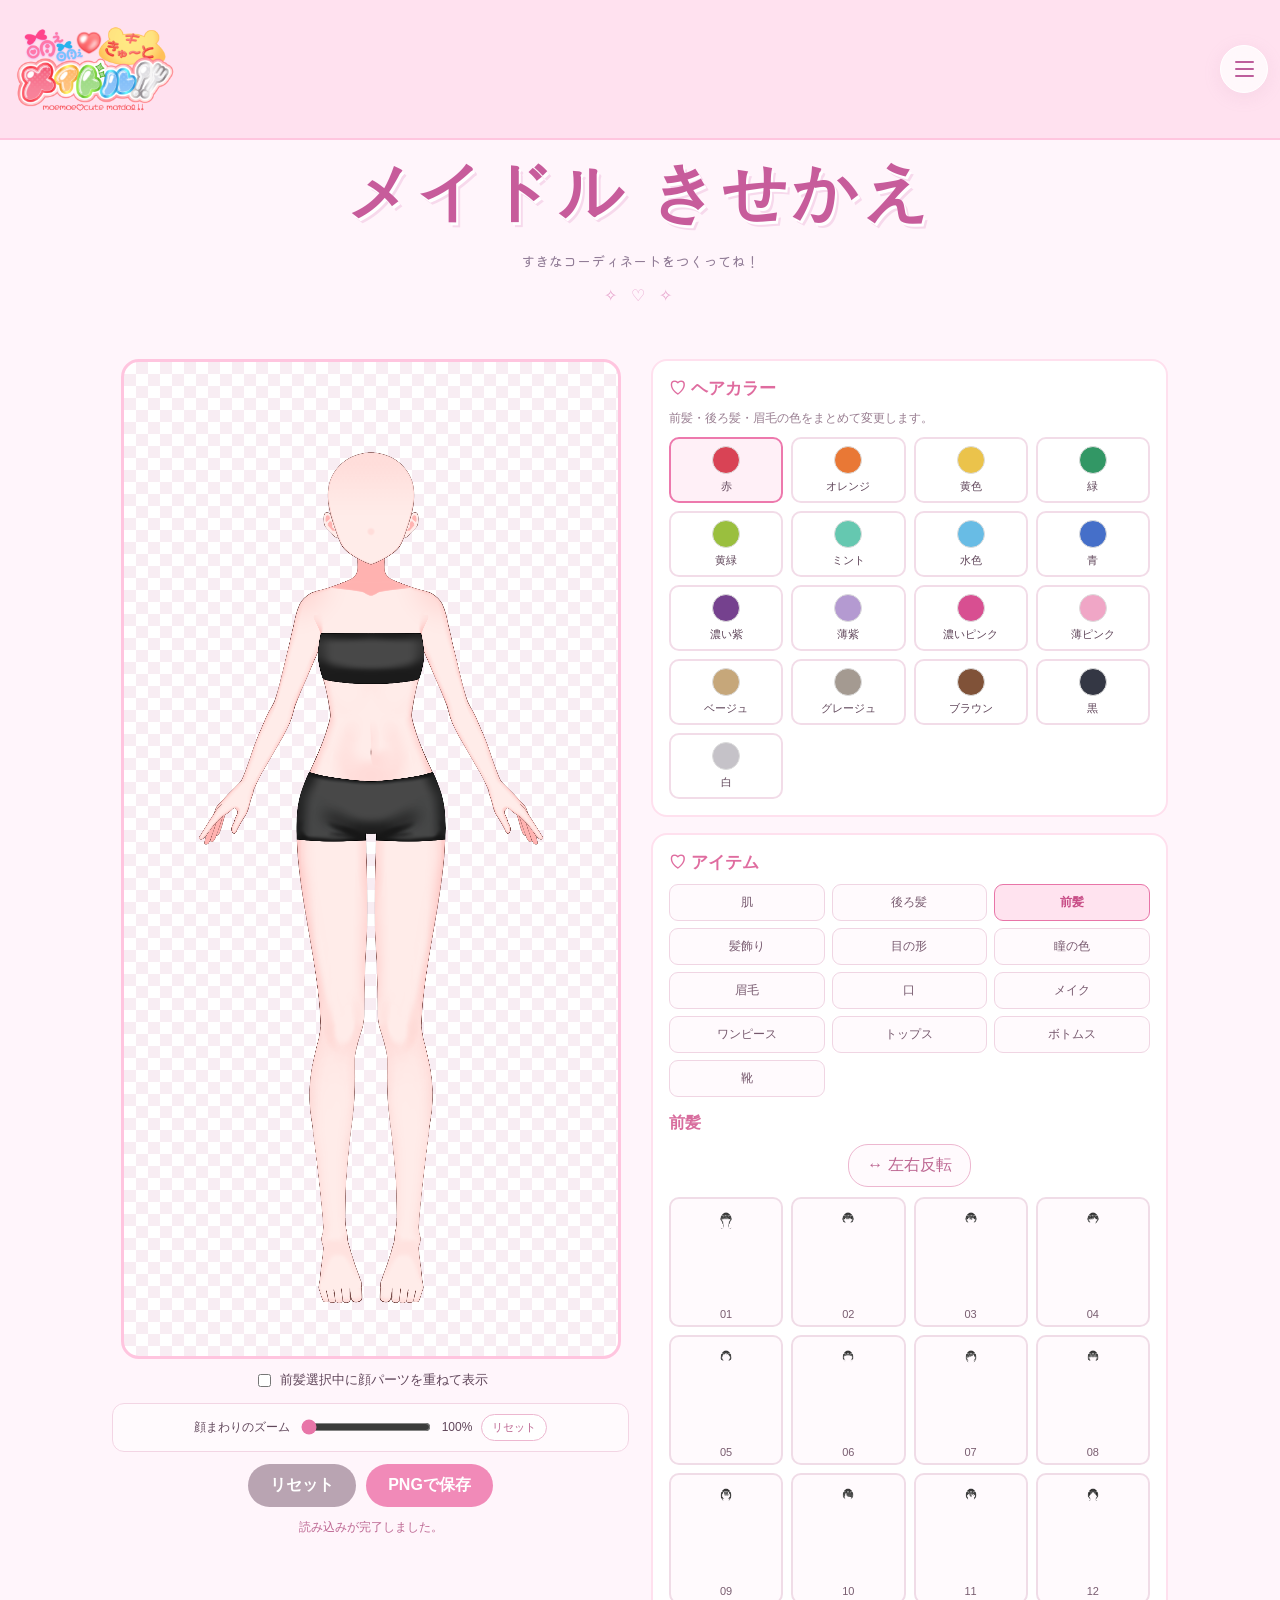
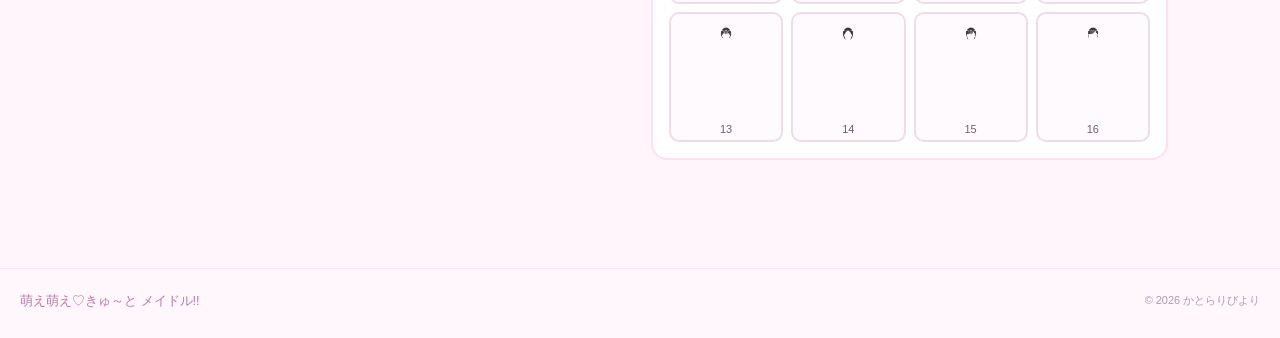
==== maidol_dressup/index.html @ 5e2cc4ce "Update index.html" ====
<!doctype html>
<html lang="ja">
<head>
  <meta charset="UTF-8">
  <meta name="viewport" content="width=device-width, initial-scale=1">
  <meta name="theme-color" content="#fff2fb">
  <meta name="description" content="メイドルのキャラクターを自由にコーディネートできる着せ替えページです。">
  <title>メイドル♡きせかえ</title>

  <link rel="stylesheet" href="../css/common.css">
  <link rel="stylesheet" href="dressup.css">
</head>

<body class="dressup-page">

  <!-- 共通ヘッダー -->
  <header class="site-header">
    <a class="mini-brand" href="../index.html" aria-label="メイドル トップ">
      <img src="../assets/mini-logo.png" alt="メイドル!!">
    </a>

    <button class="menu-toggle"
      type="button"
      aria-label="メニューを開く"
      aria-expanded="false"
      aria-controls="site-menu">
      <span></span><span></span><span></span>
    </button>

    <nav class="site-menu" id="site-menu" aria-hidden="true">
      <a href="../index.html">TOP <small>トップ</small></a>
      <a href="../characters.html">CHARACTER <small>キャラクター</small></a>
      <a href="../story.html">STORY <small>ストーリー</small></a>
      <a href="../rhythm.html">RHYTHM GAME <small>リズムゲーム</small></a>
      <a href="../diagnosis.html">WHICH MAIDOL? <small>メイドル診断</small></a>
      <a href="../omikuji.html">TODAY'S FORTUNE <small>メイドルおみくじ</small></a>
      <a href="../sns.html">OFFICIAL SNS <small>公式SNS</small></a>
    </nav>
  </header>

  <main class="page-wrap">

    <!-- ページタイトル -->
    <section class="page-heading">
      <p class="eyebrow">♡ MAIDOL DRESS UP ♡</p>
      <h1>メイドル きせかえ</h1>
      <p>すきなコーディネートをつくってね！</p>
      <span class="heading-sparkle">✧ ♡ ✧</span>
    </section>

    <!-- 着せ替えアプリ -->
    <div class="app">

      <section class="preview-area">
        <div class="preview-frame">
          <canvas id="character-canvas" width="1500" height="3000"></canvas>
        </div>

        <div class="preview-options">
          <label class="check-option">
            <input type="checkbox" id="face-overlay">
            前髪選択中に顔パーツを重ねて表示
          </label>

          <div class="zoom-control">
            <label for="preview-zoom">顔まわりのズーム</label>
            <input type="range" id="preview-zoom" min="1" max="3" step="0.1" value="1">
            <span id="zoom-value">100%</span>
            <button type="button" id="zoom-reset">リセット</button>
          </div>
        </div>

        <div class="action-buttons">
          <button id="reset-button" type="button">リセット</button>
          <button id="download-button" type="button">PNGで保存</button>
        </div>

        <p id="status-message" aria-live="polite"></p>
      </section>

      <section class="control-area">

        <section class="control-box">
          <h2>♡ ヘアカラー</h2>
          <p class="help-text">前髪・後ろ髪・眉毛の色をまとめて変更します。</p>
          <div id="hair-color-list" class="color-list"></div>
        </section>

        <section class="control-box">
          <h2>♡ アイテム</h2>

          <nav id="category-list" class="category-list">
            <button type="button" data-category="SK">肌</button>
            <button type="button" data-category="HB">後ろ髪</button>
            <button type="button" data-category="HF" class="active">前髪</button>
            <button type="button" data-category="HA">髪飾り</button>
            <button type="button" data-category="ES">目の形</button>
            <button type="button" data-category="IC">瞳の色</button>
            <button type="button" data-category="BR">眉毛</button>
            <button type="button" data-category="MO">口</button>
            <button type="button" data-category="MK">メイク</button>
            <button type="button" data-category="DR">ワンピース</button>
            <button type="button" data-category="TP">トップス</button>
            <button type="button" data-category="BT">ボトムス</button>
            <button type="button" data-category="SH">靴</button>
          </nav>

          <h3 id="category-title">前髪</h3>
          <div id="item-list" class="item-list"></div>
        </section>

      </section>
    </div>
  </main>

  <!-- 共通フッター -->
  <footer class="site-footer">
    <span>萌え萌え♡きゅ～と メイドル!!</span>
    <small>© 2026 かとらりびより</small>
  </footer>

  <script src="../js/common.js"></script>
  <script src="dressup.js"></script>

</body>
</html>
---- css/common.css ----
@import url('https://fonts.googleapis.com/css2?family=Kiwi+Maru:wght@400;500&family=Nunito:wght@400;600;700;800;900&display=swap');
:root{--pink:#f28bbd;--deep-pink:#d94d98;--lavender:#c7a8ef;--blue:#8ecff0;--green:#a8dcb9;--orange:#ffc18b;--ink:#55465b;--muted:#8d7b91;--paper:#fffaff;--line:#f1ddeb}
*{box-sizing:border-box}
html{scroll-behavior:smooth}
body{margin:0;color:var(--ink);font-family:'Nunito','Kiwi Maru',sans-serif;background:#fff9fe}
a{color:inherit;text-decoration:none}
button{font:inherit}
.site-header{position:absolute;z-index:30;top:0;left:0;right:0;display:flex;align-items:center;justify-content:space-between;padding:22px clamp(18px,4vw,58px)}
.mini-brand{font-weight:900;font-size:1rem;color:#bd5d9b;letter-spacing:.04em;text-shadow:0 1px white}
.menu-toggle{width:48px;height:48px;border:1px solid #fff;background:rgba(255,255,255,.76);box-shadow:0 4px 18px #c38bb322;border-radius:50%;display:flex;flex-direction:column;justify-content:center;align-items:center;gap:5px;cursor:pointer;backdrop-filter:blur(10px)}
.menu-toggle span{display:block;width:19px;height:2px;background:#bd5d9b;border-radius:4px;transition:transform .25s,opacity .25s}
.menu-toggle[aria-expanded="true"] span:first-child{transform:translateY(7px) rotate(45deg)}
.menu-toggle[aria-expanded="true"] span:nth-child(2){opacity:0}
.menu-toggle[aria-expanded="true"] span:last-child{transform:translateY(-7px) rotate(-45deg)}
.site-menu{position:absolute;right:clamp(18px,4vw,58px);top:80px;min-width:220px;padding:12px;background:rgba(255,255,255,.94);border:1px solid white;border-radius:22px;box-shadow:0 15px 45px #a66c9c24;display:grid;gap:4px;opacity:0;visibility:hidden;transform:translateY(-8px);transition:.22s;backdrop-filter:blur(14px)}
.site-menu.open{opacity:1;visibility:visible;transform:translateY(0)}
.site-menu a{display:flex;flex-direction:column;padding:13px 15px;border-radius:14px;font-size:.88rem;font-weight:900;letter-spacing:.07em}
.site-menu a:hover{background:#fff0fa;color:var(--deep-pink)}
.site-menu small{font-family:'Kiwi Maru',sans-serif;font-size:.72rem;color:#a891a9;font-weight:400;margin-top:2px}
.page-wrap{width:min(1100px,calc(100% - 36px));margin:0 auto;padding:125px 0 70px;min-height:calc(100vh - 90px)}
.page-heading{text-align:center;margin-bottom:32px}
.eyebrow{font-size:.72rem;font-weight:900;letter-spacing:.24em;color:#d47daf;margin:0 0 9px}
.page-heading h1{margin:0;color:#c75c9b;font-size:clamp(2rem,6vw,4rem);letter-spacing:.07em;font-weight:900;text-shadow:2px 3px 0 #fff,4px 5px 0 #f7d9ec}
.page-heading>p:not(.eyebrow){font-family:'Kiwi Maru',sans-serif;font-size:.9rem;color:#927d97}
.heading-sparkle{display:block;color:#e7a4cd;letter-spacing:.3em;margin-top:12px}
.site-footer{padding:24px 20px 28px;display:flex;justify-content:space-between;gap:12px;align-items:center;background:#fff7fc;border-top:1px solid #f7e5f1;color:#ba78a5;font-size:.8rem}
.site-footer small{font-size:.68rem;color:#ad9bad}
.back-home{display:table;margin:35px auto 0;padding:12px 22px;border-radius:99px;background:#fff;border:1px solid #f3d6e8;color:#c45e9b;font-size:.82rem;font-weight:800;box-shadow:0 5px 15px #d49abc18;transition:transform .2s}
.back-home:hover{transform:translateY(-2px)}
@media(max-width:600px){.site-header{padding:14px 16px}.menu-toggle{width:43px;height:43px}.site-menu{top:67px;right:16px}.page-wrap{padding-top:100px}.site-footer{flex-direction:column;text-align:center;gap:5px}}
@media(prefers-reduced-motion:reduce){*,*::before,*::after{animation-duration:.01ms!important;animation-iteration-count:1!important;scroll-behavior:auto!important;transition-duration:.01ms!important}}
/* ===== 左上のミニロゴ ===== */

.mini-brand {
  display: inline-flex;
  align-items: center;
  flex: 0 0 auto;
  max-width: 210px;
  line-height: 1;
}

.mini-brand img {
  display: block;
  width: auto;
  height: 98px;
  max-width: 210px;
  max-height: 98px;
  object-fit: contain;
}

/* スマートフォン版 */
@media (max-width: 650px) {
  .mini-brand {
    max-width: 128px;
  }

  .mini-brand img {
    width: auto;
    height: 51px;
    max-width: 128px;
    max-height: 51px;
  }
}
---- maidol_dressup/dressup.css ----
* {
  box-sizing: border-box;
}

body {
  margin: 0;
  background: #fff5fb;
  color: #60465a;
  font-family: sans-serif;
}

button {
  font: inherit;
  cursor: pointer;
}

.site-header {
  padding: 20px 12px;
  text-align: center;
  background: #ffe1ef;
  border-bottom: 2px solid #ffc6df;
}

.site-header h1 {
  margin: 0;
  color: #e66ca5;
  font-size: 25px;
}

.site-header p {
  margin: 6px 0 0;
  font-size: 13px;
}

.app {
  display: grid;
  grid-template-columns: minmax(280px, 1fr) minmax(320px, 1fr);
  gap: 22px;
  max-width: 1250px;
  margin: 0 auto;
  padding: 22px;
  align-items: start;
}

.preview-area {
  position: sticky;
  top: 12px;
  text-align: center;
}

.preview-frame {
  width: min(100%, 500px);
  aspect-ratio: 1 / 2;
  margin: 0 auto;
  overflow: hidden;
  background-color: #fff;
  background-image:
    linear-gradient(45deg, #f8edf3 25%, transparent 25%),
    linear-gradient(-45deg, #f8edf3 25%, transparent 25%),
    linear-gradient(45deg, transparent 75%, #f8edf3 75%),
    linear-gradient(-45deg, transparent 75%, #f8edf3 75%);
  background-size: 24px 24px;
  background-position: 0 0, 0 12px, 12px -12px, -12px 0;
  border: 3px solid #ffc5df;
  border-radius: 18px;
}

#character-canvas {
  display: block;
  width: 100%;
  height: 100%;
  object-fit: contain;
}

.preview-options {
  margin: 12px 0;
}

.check-option {
  display: inline-flex;
  align-items: center;
  gap: 6px;
  font-size: 13px;
}

.action-buttons {
  display: flex;
  justify-content: center;
  gap: 10px;
  flex-wrap: wrap;
}

.action-buttons button {
  border: 0;
  border-radius: 30px;
  padding: 11px 22px;
  background: #f18ab8;
  color: white;
  font-weight: bold;
}

.action-buttons button:first-child {
  background: #b9a4b2;
}

#status-message {
  min-height: 20px;
  font-size: 12px;
  color: #bd6792;
}

.control-area {
  min-width: 0;
}

.control-box {
  margin-bottom: 16px;
  padding: 16px;
  background: white;
  border: 2px solid #ffe0ee;
  border-radius: 16px;
}

.control-box h2 {
  margin: 0 0 10px;
  color: #df6c9f;
  font-size: 17px;
}

.help-text {
  margin: 0 0 10px;
  color: #987d90;
  font-size: 12px;
}

.color-list {
  display: grid;
  grid-template-columns: repeat(4, minmax(0, 1fr));
  gap: 8px;
}

.color-button {
  min-width: 0;
  padding: 7px 3px;
  border: 2px solid #f2dce8;
  border-radius: 10px;
  background: white;
  color: #60465a;
  font-size: 11px;
}

.color-button.active {
  border-color: #ed79ad;
  background: #fff0f7;
}

.color-swatch {
  display: block;
  width: 28px;
  height: 28px;
  margin: 0 auto 5px;
  border: 1px solid #ddd;
  border-radius: 50%;
}

.eye-targets {
  display: flex;
  flex-wrap: wrap;
  gap: 6px;
  margin-bottom: 10px;
}

.target-button {
  padding: 7px 10px;
  border: 1px solid #e8cbdc;
  border-radius: 20px;
  background: white;
  color: #795b70;
  font-size: 12px;
}

.target-button.active {
  border-color: #e77eae;
  background: #ffe8f2;
}

.category-list {
  display: grid;
  grid-template-columns: repeat(3, minmax(0, 1fr));
  gap: 7px;
  margin-bottom: 16px;
}

.category-list button {
  padding: 9px 4px;
  border: 1px solid #f0d5e3;
  border-radius: 9px;
  background: #fffafd;
  color: #76586d;
  font-size: 12px;
}

.category-list button.active {
  border-color: #e875a8;
  background: #ffe3ef;
  color: #c84d86;
  font-weight: bold;
}

#category-title {
  margin: 0 0 10px;
  color: #d86c9d;
  font-size: 16px;
}

.item-list {
  display: grid;
  grid-template-columns: repeat(4, minmax(0, 1fr));
  gap: 8px;
}

.item-button {
  min-width: 0;
  padding: 5px;
  border: 2px solid #f0dce7;
  border-radius: 10px;
  background: #fffafd;
  color: #795d70;
  font-size: 11px;
}

.item-button.active {
  border-color: #e66fa5;
  background: #ffe9f3;
}

.item-button img {
  display: block;
  width: 100%;
  aspect-ratio: 1 / 1;
  object-fit: contain;
}

.item-button span {
  display: block;
  margin-top: 4px;
}

@media (max-width: 760px) {
  .app {
    display: flex;
    flex-direction: column;
    padding: 12px;
    gap: 14px;
  }

  .preview-area {
    position: static;
    width: 100%;
  }

  .preview-frame {
    width: min(75vw, 360px);
  }

  .control-area {
    width: 100%;
  }

  .item-list {
    grid-template-columns: repeat(4, minmax(0, 1fr));
  }
}


/* 上部ズーム */
.preview-frame {
  overflow: hidden;
}

#character-canvas {
  transform-origin: center top;
  transition: transform 0.15s ease;
}

.zoom-control {
  display: flex;
  flex-wrap: wrap;
  align-items: center;
  justify-content: center;
  gap: 9px;
  margin-top: 12px;
  padding: 10px;
  border: 1px solid #f3d5e4;
  border-radius: 12px;
  background: #fffafd;
  font-size: 12px;
}

.zoom-control input[type="range"] {
  width: 130px;
  accent-color: #e875a8;
}

.zoom-control button {
  padding: 5px 10px;
  border: 1px solid #edb7d0;
  border-radius: 15px;
  background: white;
  color: #bd6792;
  font-size: 11px;
}
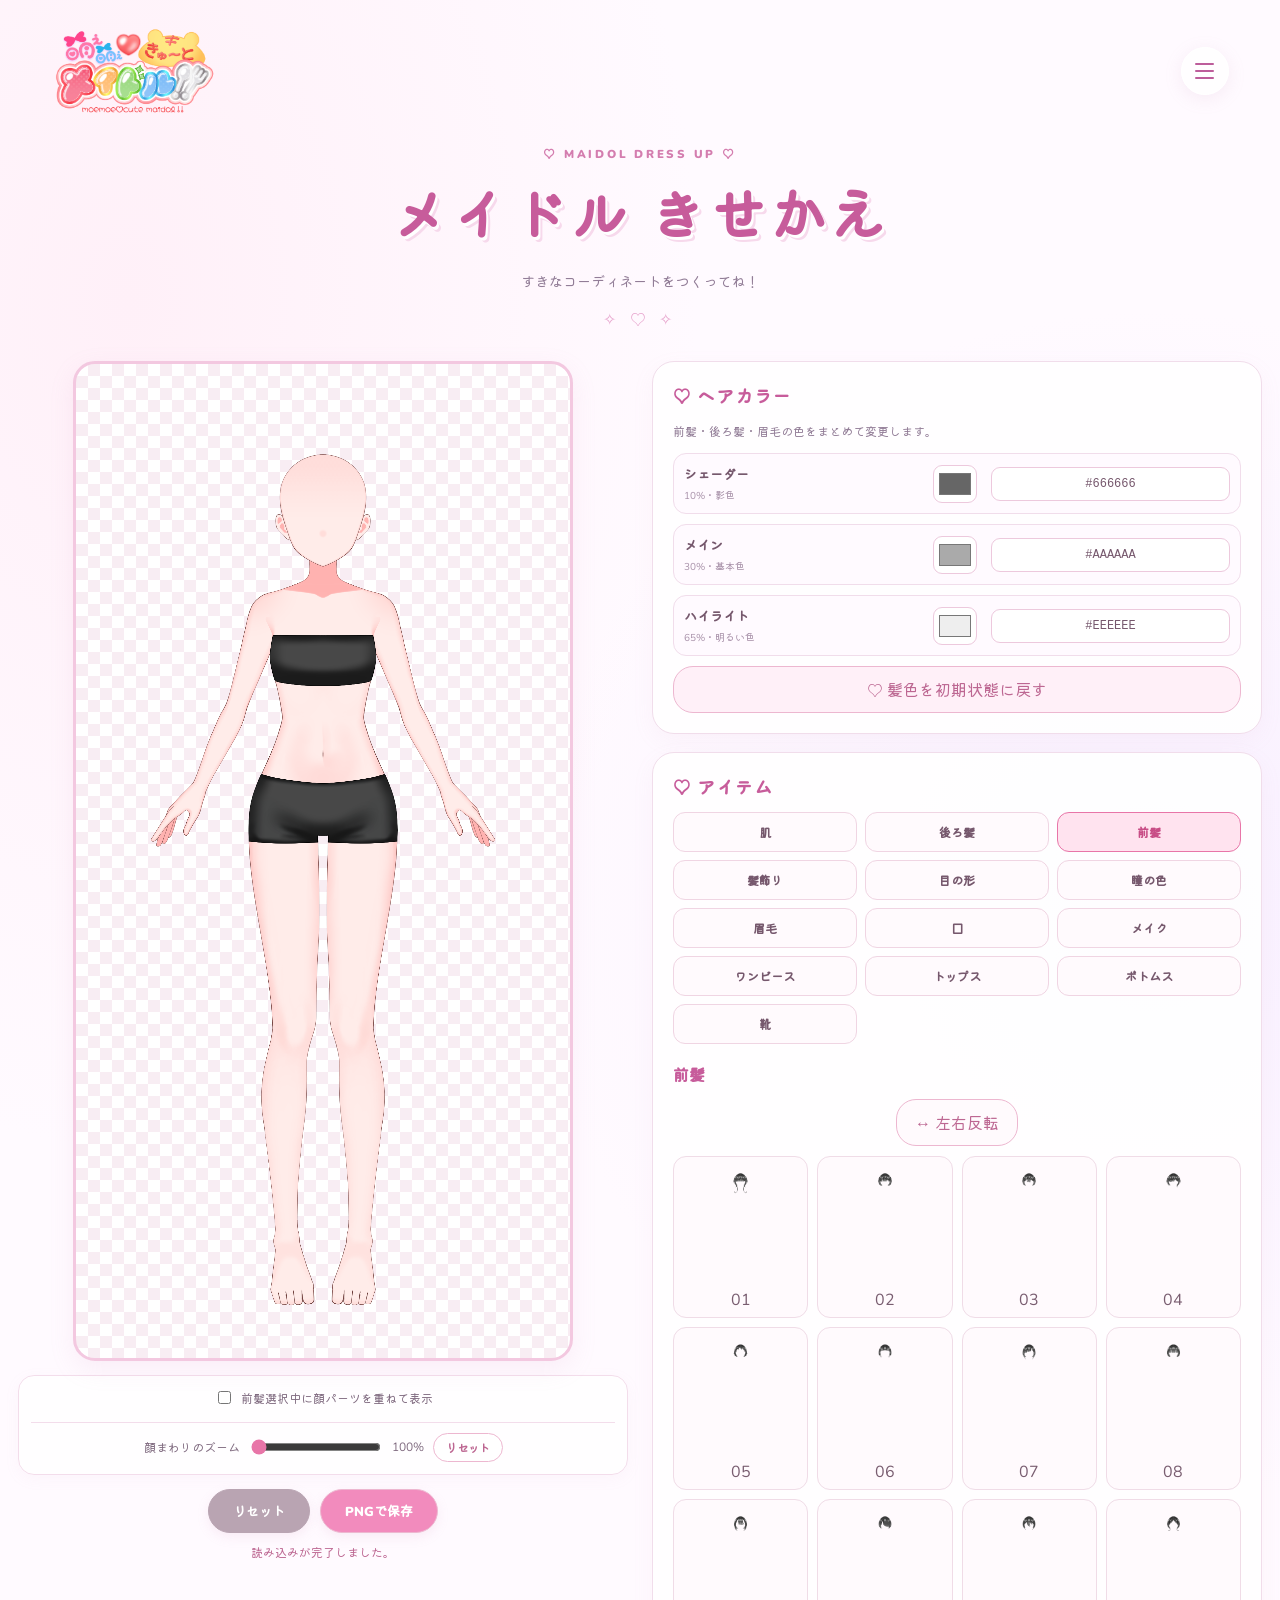
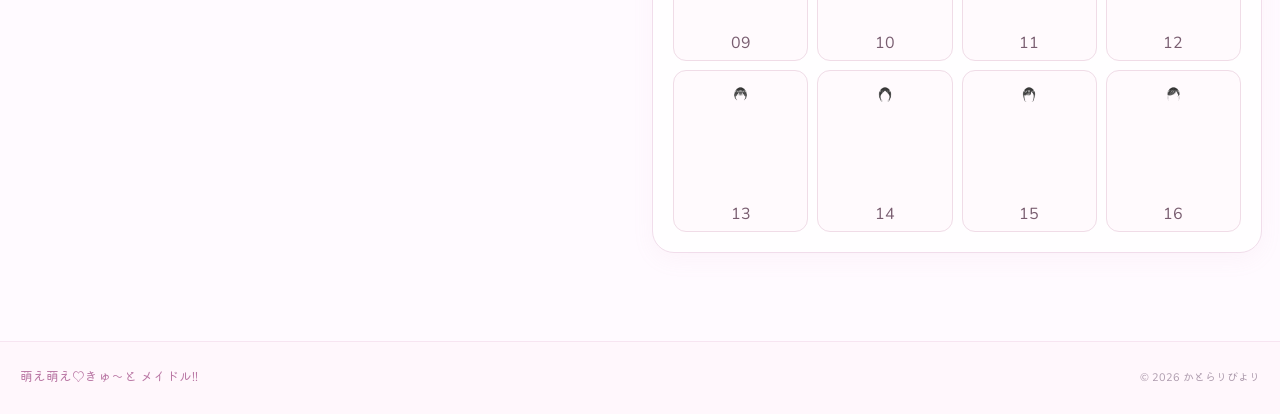
==== commit b09b5e64: "Update index.html" ====
--- a/maidol_dressup/index.html
+++ b/maidol_dressup/index.html
@@ -81,11 +81,40 @@
 
       <section class="control-area">
 
-        <section class="control-box">
-          <h2>♡ ヘアカラー</h2>
-          <p class="help-text">前髪・後ろ髪・眉毛の色をまとめて変更します。</p>
-          <div id="hair-color-list" class="color-list"></div>
-        </section>
+     
+<section class="control-box">
+  <h2>♡ ヘアカラー</h2>
+  <p class="help-text">前髪・後ろ髪・眉毛の色をまとめて変更します。</p>
+
+  <div id="hair-color-list" class="hair-palette">
+
+    <div class="hair-color-tabs">
+      <button type="button" class="hair-color-tab active" data-stop="shadow">影</button>
+      <button type="button" class="hair-color-tab" data-stop="main">メイン</button>
+      <button type="button" class="hair-color-tab" data-stop="highlight">ハイライト</button>
+    </div>
+
+    <div class="hair-palette-heading">
+      <span>色相を選択</span>
+      <span id="hair-hue-name">赤</span>
+    </div>
+
+    <div id="hair-hue-list" class="hair-hue-list"></div>
+
+    <div class="hair-palette-heading">
+      <span>彩度・明度</span>
+      <span id="hair-selected-color">#777777</span>
+    </div>
+
+    <div id="hair-shade-list" class="hair-shade-list"></div>
+
+    <p class="hair-palette-note">
+      100%地点の白は固定です。
+    </p>
+
+  </div>
+</section>
+
 
         <section class="control-box">
           <h2>♡ アイテム</h2>
--- a/maidol_dressup/dressup.css
+++ b/maidol_dressup/dressup.css
@@ -1,59 +1,99 @@
 
-* {
-  box-sizing: border-box;
-}
-
-body {
-  margin: 0;
-  background: #fff5fb;
-  color: #60465a;
-  font-family: sans-serif;
-}
-
-button {
+/* =================================
+   メイドル きせかえ
+   公式サイト共通デザイン対応
+================================= */
+
+.dressup-page {
+  min-height: 100vh;
+  background:
+    radial-gradient(ellipse at 10% 15%, #fff0f8 0, transparent 35%),
+    radial-gradient(ellipse at 90% 45%, #f8efff 0, transparent 38%),
+    #fffaff;
+  color: var(--ink);
+  font-family: 'Nunito', 'Kiwi Maru', sans-serif;
+}
+
+.dressup-page button {
   font: inherit;
   cursor: pointer;
 }
 
-.site-header {
-  padding: 20px 12px;
+/* ページ全体 */
+
+.dressup-page .page-wrap {
+  width: min(1250px, calc(100% - 36px));
+  margin: 0 auto;
+  padding: 145px 0 70px;
+  min-height: calc(100vh - 90px);
+}
+
+/* タイトル */
+
+.dressup-page .page-heading {
   text-align: center;
-  background: #ffe1ef;
-  border-bottom: 2px solid #ffc6df;
-}
-
-.site-header h1 {
+  margin-bottom: 30px;
+}
+
+.dressup-page .page-heading .eyebrow {
+  font-size: 0.72rem;
+  font-weight: 900;
+  letter-spacing: 0.24em;
+  color: #d47daf;
+  margin: 0 0 9px;
+}
+
+.dressup-page .page-heading h1 {
   margin: 0;
-  color: #e66ca5;
-  font-size: 25px;
-}
-
-.site-header p {
-  margin: 6px 0 0;
-  font-size: 13px;
-}
+  color: #c75c9b;
+  font-size: clamp(2rem, 6vw, 3.5rem);
+  letter-spacing: 0.07em;
+  font-weight: 900;
+  text-shadow:
+    2px 3px 0 #fff,
+    4px 5px 0 #f7d9ec;
+}
+
+.dressup-page .page-heading > p:not(.eyebrow) {
+  font-family: 'Kiwi Maru', sans-serif;
+  font-size: 0.9rem;
+  color: #927d97;
+}
+
+.dressup-page .heading-sparkle {
+  display: block;
+  color: #e7a4cd;
+  letter-spacing: 0.3em;
+  margin-top: 12px;
+}
+
+/* 着せ替えアプリ */
 
 .app {
   display: grid;
   grid-template-columns: minmax(280px, 1fr) minmax(320px, 1fr);
-  gap: 22px;
-  max-width: 1250px;
+  gap: 24px;
+  align-items: start;
+  width: 100%;
   margin: 0 auto;
-  padding: 22px;
-  align-items: start;
-}
+}
+
+/* プレビュー */
 
 .preview-area {
   position: sticky;
-  top: 12px;
+  top: 20px;
+  min-width: 0;
   text-align: center;
 }
 
 .preview-frame {
+  position: relative;
   width: min(100%, 500px);
   aspect-ratio: 1 / 2;
   margin: 0 auto;
   overflow: hidden;
+
   background-color: #fff;
   background-image:
     linear-gradient(45deg, #f8edf3 25%, transparent 25%),
@@ -61,9 +101,15 @@
     linear-gradient(45deg, transparent 75%, #f8edf3 75%),
     linear-gradient(-45deg, transparent 75%, #f8edf3 75%);
   background-size: 24px 24px;
-  background-position: 0 0, 0 12px, 12px -12px, -12px 0;
-  border: 3px solid #ffc5df;
-  border-radius: 18px;
+  background-position:
+    0 0,
+    0 12px,
+    12px -12px,
+    -12px 0;
+
+  border: 3px solid #f3c8e0;
+  border-radius: 22px;
+  box-shadow: 0 8px 25px #d49abc20;
 }
 
 #character-canvas {
@@ -71,218 +117,36 @@
   width: 100%;
   height: 100%;
   object-fit: contain;
-}
+  transform-origin: center top;
+  transition: transform 0.15s ease;
+}
+
+/* プレビュー下の設定 */
 
 .preview-options {
-  margin: 12px 0;
+  margin: 14px 0;
+  padding: 12px;
+  border: 1px solid #f3ddeb;
+  border-radius: 16px;
+  background: rgba(255, 255, 255, 0.8);
+  box-shadow: 0 4px 15px #d49abc10;
 }
 
 .check-option {
   display: inline-flex;
   align-items: center;
-  gap: 6px;
-  font-size: 13px;
-}
-
-.action-buttons {
-  display: flex;
   justify-content: center;
-  gap: 10px;
-  flex-wrap: wrap;
-}
-
-.action-buttons button {
-  border: 0;
-  border-radius: 30px;
-  padding: 11px 22px;
-  background: #f18ab8;
-  color: white;
-  font-weight: bold;
-}
-
-.action-buttons button:first-child {
-  background: #b9a4b2;
-}
-
-#status-message {
-  min-height: 20px;
-  font-size: 12px;
-  color: #bd6792;
-}
-
-.control-area {
-  min-width: 0;
-}
-
-.control-box {
-  margin-bottom: 16px;
-  padding: 16px;
-  background: white;
-  border: 2px solid #ffe0ee;
-  border-radius: 16px;
-}
-
-.control-box h2 {
-  margin: 0 0 10px;
-  color: #df6c9f;
-  font-size: 17px;
-}
-
-.help-text {
-  margin: 0 0 10px;
-  color: #987d90;
-  font-size: 12px;
-}
-
-.color-list {
-  display: grid;
-  grid-template-columns: repeat(4, minmax(0, 1fr));
-  gap: 8px;
-}
-
-.color-button {
-  min-width: 0;
-  padding: 7px 3px;
-  border: 2px solid #f2dce8;
-  border-radius: 10px;
-  background: white;
-  color: #60465a;
-  font-size: 11px;
-}
-
-.color-button.active {
-  border-color: #ed79ad;
-  background: #fff0f7;
-}
-
-.color-swatch {
-  display: block;
-  width: 28px;
-  height: 28px;
-  margin: 0 auto 5px;
-  border: 1px solid #ddd;
-  border-radius: 50%;
-}
-
-.eye-targets {
-  display: flex;
-  flex-wrap: wrap;
-  gap: 6px;
-  margin-bottom: 10px;
-}
-
-.target-button {
-  padding: 7px 10px;
-  border: 1px solid #e8cbdc;
-  border-radius: 20px;
-  background: white;
-  color: #795b70;
-  font-size: 12px;
-}
-
-.target-button.active {
-  border-color: #e77eae;
-  background: #ffe8f2;
-}
-
-.category-list {
-  display: grid;
-  grid-template-columns: repeat(3, minmax(0, 1fr));
   gap: 7px;
-  margin-bottom: 16px;
-}
-
-.category-list button {
-  padding: 9px 4px;
-  border: 1px solid #f0d5e3;
-  border-radius: 9px;
-  background: #fffafd;
-  color: #76586d;
-  font-size: 12px;
-}
-
-.category-list button.active {
-  border-color: #e875a8;
-  background: #ffe3ef;
-  color: #c84d86;
-  font-weight: bold;
-}
-
-#category-title {
-  margin: 0 0 10px;
-  color: #d86c9d;
-  font-size: 16px;
-}
-
-.item-list {
-  display: grid;
-  grid-template-columns: repeat(4, minmax(0, 1fr));
-  gap: 8px;
-}
-
-.item-button {
-  min-width: 0;
-  padding: 5px;
-  border: 2px solid #f0dce7;
-  border-radius: 10px;
-  background: #fffafd;
-  color: #795d70;
-  font-size: 11px;
-}
-
-.item-button.active {
-  border-color: #e66fa5;
-  background: #ffe9f3;
-}
-
-.item-button img {
-  display: block;
-  width: 100%;
-  aspect-ratio: 1 / 1;
-  object-fit: contain;
-}
-
-.item-button span {
-  display: block;
-  margin-top: 4px;
-}
-
-@media (max-width: 760px) {
-  .app {
-    display: flex;
-    flex-direction: column;
-    padding: 12px;
-    gap: 14px;
-  }
-
-  .preview-area {
-    position: static;
-    width: 100%;
-  }
-
-  .preview-frame {
-    width: min(75vw, 360px);
-  }
-
-  .control-area {
-    width: 100%;
-  }
-
-  .item-list {
-    grid-template-columns: repeat(4, minmax(0, 1fr));
-  }
-}
-
-
-/* 上部ズーム */
-.preview-frame {
-  overflow: hidden;
-}
-
-#character-canvas {
-  transform-origin: center top;
-  transition: transform 0.15s ease;
-}
+  font-family: 'Kiwi Maru', sans-serif;
+  font-size: 12px;
+  color: #806b80;
+}
+
+.check-option input {
+  accent-color: #e875a8;
+}
+
+/* ズーム */
 
 .zoom-control {
   display: flex;
@@ -291,11 +155,10 @@
   justify-content: center;
   gap: 9px;
   margin-top: 12px;
-  padding: 10px;
-  border: 1px solid #f3d5e4;
-  border-radius: 12px;
-  background: #fffafd;
-  font-size: 12px;
+  padding-top: 10px;
+  border-top: 1px solid #f3ddeb;
+  font-size: 12px;
+  color: #806b80;
 }
 
 .zoom-control input[type="range"] {
@@ -304,10 +167,387 @@
 }
 
 .zoom-control button {
-  padding: 5px 10px;
+  padding: 5px 12px;
   border: 1px solid #edb7d0;
-  border-radius: 15px;
+  border-radius: 20px;
   background: white;
   color: #bd6792;
   font-size: 11px;
-}
+  font-weight: 800;
+}
+
+.zoom-control button:hover {
+  background: #fff0f8;
+}
+
+/* アクションボタン */
+
+.action-buttons {
+  display: flex;
+  justify-content: center;
+  gap: 10px;
+  flex-wrap: wrap;
+  margin-top: 14px;
+}
+
+.action-buttons button {
+  padding: 11px 24px;
+  border: 1px solid #edb7d0;
+  border-radius: 30px;
+  background: #f28bbd;
+  color: white;
+  font-size: 13px;
+  font-weight: 900;
+  box-shadow: 0 4px 12px #d49abc25;
+  transition: transform 0.2s, background 0.2s;
+}
+
+.action-buttons button:hover {
+  transform: translateY(-2px);
+  background: #d94d98;
+}
+
+.action-buttons button:first-child {
+  background: #b9a4b2;
+  border-color: #b9a4b2;
+}
+
+.action-buttons button:first-child:hover {
+  background: #988294;
+}
+
+#status-message {
+  min-height: 20px;
+  margin: 10px 0 0;
+  font-size: 12px;
+  color: #bd6792;
+}
+
+/* 操作パネル */
+
+.control-area {
+  min-width: 0;
+}
+
+.control-box {
+  margin-bottom: 18px;
+  padding: 20px;
+  background: rgba(255, 255, 255, 0.9);
+  border: 1px solid #f1ddeb;
+  border-radius: 22px;
+  box-shadow: 0 7px 22px #d49abc12;
+}
+
+.control-box h2 {
+  margin: 0 0 12px;
+  color: #c75c9b;
+  font-size: 18px;
+  font-weight: 900;
+  letter-spacing: 0.04em;
+}
+
+.help-text {
+  margin: 0 0 12px;
+  color: #927d97;
+  font-family: 'Kiwi Maru', sans-serif;
+  font-size: 12px;
+  line-height: 1.7;
+}
+
+/* ヘアカラー */
+
+.color-list {
+  display: grid;
+  grid-template-columns: repeat(4, minmax(0, 1fr));
+  gap: 9px;
+}
+
+.color-button {
+  min-width: 0;
+  padding: 8px 3px;
+  border: 1px solid #f1ddeb;
+  border-radius: 13px;
+  background: #fffaff;
+  color: #60465a;
+  font-size: 11px;
+  transition: border-color 0.2s, background 0.2s;
+}
+
+.color-button:hover {
+  background: #fff0f8;
+}
+
+.color-button.active {
+  border: 2px solid #e875a8;
+  background: #fff0f7;
+}
+
+.color-swatch {
+  display: block;
+  width: 28px;
+  height: 28px;
+  margin: 0 auto 5px;
+  border: 1px solid #e5d6df;
+  border-radius: 50%;
+}
+
+/* 対象選択ボタン */
+
+.eye-targets {
+  display: flex;
+  flex-wrap: wrap;
+  gap: 7px;
+  margin-bottom: 12px;
+}
+
+.target-button {
+  padding: 7px 12px;
+  border: 1px solid #e8cbdc;
+  border-radius: 20px;
+  background: white;
+  color: #795b70;
+  font-size: 12px;
+}
+
+.target-button.active {
+  border-color: #e77eae;
+  background: #ffe8f2;
+}
+
+/* カテゴリー */
+
+.category-list {
+  display: grid;
+  grid-template-columns: repeat(3, minmax(0, 1fr));
+  gap: 8px;
+  margin-bottom: 18px;
+}
+
+.category-list button {
+  padding: 10px 4px;
+  border: 1px solid #f0d5e3;
+  border-radius: 12px;
+  background: #fffafd;
+  color: #76586d;
+  font-size: 12px;
+  font-weight: 800;
+  transition: background 0.2s, border-color 0.2s;
+}
+
+.category-list button:hover {
+  background: #fff0f8;
+  border-color: #edb7d0;
+}
+
+.category-list button.active {
+  border-color: #e875a8;
+  background: #ffe3ef;
+  color: #c84d86;
+  font-weight: 900;
+}
+
+/* アイテム一覧 */
+
+#category-title {
+  margin: 0 0 12px;
+  color: #c75c9b;
+  font-size: 16px;
+  font-weight: 900;
+}
+
+.item-list {
+  display: grid;
+  grid-template-columns: repeat(4, minmax(0, 1fr));
+  gap: 9px;
+}
+
+.item-button {
+  min-width: 0;
+  padding: 6px;
+  border: 1px solid #f0dce7;
+  border-radius: 13px;
+  background: #fffafd;
+  color: #795d70;
+  font-size: 11px;
+  transition: border-color 0.2s, background 0.2s;
+}
+
+.item-button:hover {
+  border-color: #edb7d0;
+  background: #fff0f8;
+}
+
+.item-button.active {
+  border: 2px solid #e66fa5;
+  background: #ffe9f3;
+}
+
+.item-button img {
+  display: block;
+  width: 100%;
+  aspect-ratio: 1 / 1;
+  object-fit: contain;
+}
+
+.item-button span {
+  display: block;
+  margin-top: 5px;
+  overflow-wrap: anywhere;
+}
+
+/* タブレット・スマートフォン */
+
+@media (max-width: 760px) {
+  .dressup-page .page-wrap {
+    width: calc(100% - 28px);
+    padding: 110px 0 45px;
+  }
+
+  .dressup-page .page-heading {
+    margin-bottom: 22px;
+  }
+
+  .app {
+    display: flex;
+    flex-direction: column;
+    gap: 18px;
+  }
+
+  .preview-area {
+    position: static;
+    width: 100%;
+  }
+
+  .preview-frame {
+    width: min(75vw, 360px);
+  }
+
+  .control-area {
+    width: 100%;
+  }
+
+  .control-box {
+    padding: 16px;
+    border-radius: 18px;
+  }
+
+  .item-list {
+    grid-template-columns: repeat(4, minmax(0, 1fr));
+  }
+}
+
+@media (max-width: 400px) {
+  .color-list {
+    grid-template-columns: repeat(3, minmax(0, 1fr));
+  }
+
+  .category-list {
+    gap: 6px;
+  }
+
+  .category-list button {
+    padding: 9px 2px;
+    font-size: 11px;
+  }
+
+  .item-list {
+    gap: 6px;
+  }
+}
+
+/* =================================
+   ユーザー設定式ヘアカラー
+================================= */
+
+#hair-color-list {
+  display: flex;
+  flex-direction: column;
+  gap: 10px;
+}
+
+.hair-color-editor {
+  display: grid;
+  grid-template-columns: minmax(90px, 1fr) 48px minmax(100px, 1fr);
+  align-items: center;
+  gap: 10px;
+  padding: 10px;
+  border: 1px solid #f1ddeb;
+  border-radius: 13px;
+  background: #fffaff;
+}
+
+.hair-color-label {
+  display: flex;
+  flex-direction: column;
+  gap: 3px;
+  color: #76586d;
+}
+
+.hair-color-label strong {
+  font-size: 13px;
+}
+
+.hair-color-label small {
+  font-size: 10px;
+  color: #a891a9;
+}
+
+.hair-color-picker {
+  width: 44px;
+  height: 38px;
+  padding: 3px;
+  border: 1px solid #edc9dd;
+  border-radius: 9px;
+  background: white;
+  cursor: pointer;
+}
+
+.hair-color-code {
+  width: 100%;
+  min-width: 0;
+  padding: 9px 7px;
+  border: 1px solid #edc9dd;
+  border-radius: 9px;
+  background: white;
+  color: #76586d;
+  font-family: monospace;
+  font-size: 12px;
+  text-align: center;
+}
+
+.hair-color-code.invalid {
+  border-color: #e66c7c;
+  background: #fff0f0;
+}
+
+.hair-color-reset {
+  padding: 10px;
+  border: 1px solid #edb7d0;
+  border-radius: 20px;
+  background: #fff0f8;
+  color: #bd6792;
+  font-size: 12px;
+  font-weight: bold;
+  cursor: pointer;
+}
+
+.hair-color-reset:hover {
+  background: #ffe3ef;
+}
+
+@media (max-width: 400px) {
+  .hair-color-editor {
+    grid-template-columns: minmax(75px, 1fr) 42px minmax(85px, 1fr);
+    gap: 6px;
+    padding: 8px;
+  }
+
+  .hair-color-picker {
+    width: 40px;
+  }
+
+  .hair-color-code {
+    font-size: 11px;
+  }
+}
+
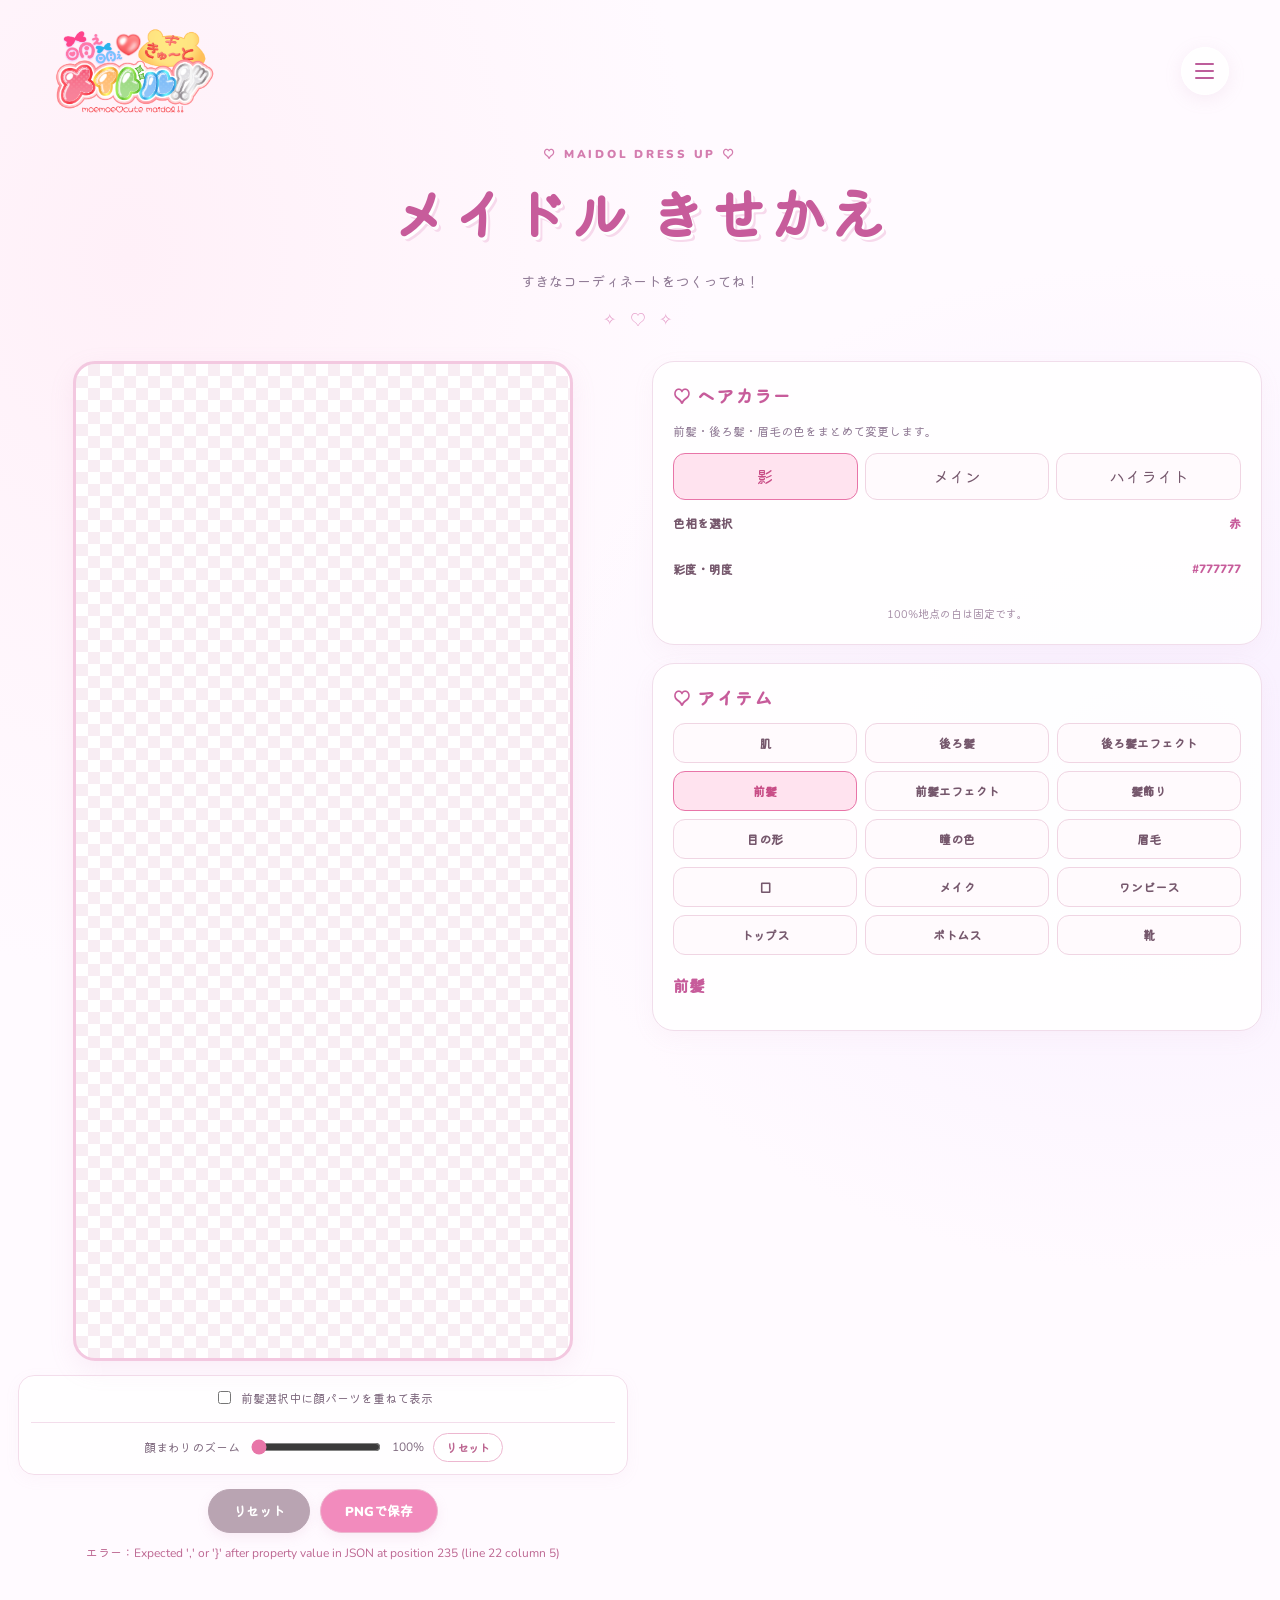
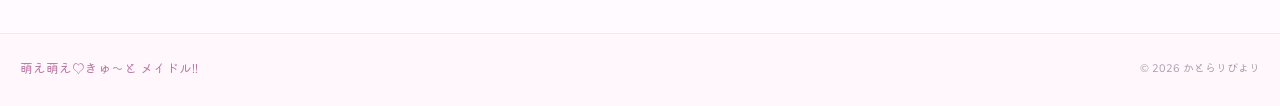
==== commit 7c6a3e17: "Add new hair effect buttons to category list" ====
--- a/maidol_dressup/index.html
+++ b/maidol_dressup/index.html
@@ -121,9 +121,11 @@
 
           <nav id="category-list" class="category-list">
             <button type="button" data-category="SK">肌</button>
-            <button type="button" data-category="HB">後ろ髪</button>
-            <button type="button" data-category="HF" class="active">前髪</button>
-            <button type="button" data-category="HA">髪飾り</button>
+  <button type="button" data-category="HB">後ろ髪</button>
+<button type="button" data-category="HBE">後ろ髪エフェクト</button>
+<button type="button" data-category="HF" class="active">前髪</button>
+<button type="button" data-category="HFE">前髪エフェクト</button>
+<button type="button" data-category="HA">髪飾り</button>
             <button type="button" data-category="ES">目の形</button>
             <button type="button" data-category="IC">瞳の色</button>
             <button type="button" data-category="BR">眉毛</button>
--- a/maidol_dressup/dressup.css
+++ b/maidol_dressup/dressup.css
@@ -455,99 +455,169 @@
   }
 }
 
+
 /* =================================
-   ユーザー設定式ヘアカラー
+   パレット式ヘアカラー
 ================================= */
 
 #hair-color-list {
   display: flex;
   flex-direction: column;
-  gap: 10px;
-}
-
-.hair-color-editor {
+  gap: 14px;
+}
+
+/* 影・メイン・ハイライトの切り替え */
+
+.hair-color-tabs {
   display: grid;
-  grid-template-columns: minmax(90px, 1fr) 48px minmax(100px, 1fr);
+  grid-template-columns: repeat(3, 1fr);
+  gap: 7px;
+}
+
+.hair-color-tab {
+  padding: 10px 4px;
+  border: 1px solid #f0d5e3;
+  border-radius: 12px;
+  background: #fffafd;
+  color: #76586d;
+  font-size: 13px;
+  font-weight: 800;
+}
+
+.hair-color-tab.active {
+  border-color: #e875a8;
+  background: #ffe3ef;
+  color: #c84d86;
+}
+
+/* 見出し */
+
+.hair-palette-heading {
+  display: flex;
+  justify-content: space-between;
   align-items: center;
-  gap: 10px;
+  gap: 8px;
+  color: #76586d;
+  font-size: 12px;
+  font-weight: 800;
+}
+
+#hair-hue-name,
+#hair-selected-color {
+  color: #c75c9b;
+}
+
+/* 17色相 */
+
+.hair-hue-list {
+  display: grid;
+  grid-template-columns: repeat(6, minmax(0, 1fr));
+  gap: 7px;
+}
+
+.hair-hue-button {
+  min-width: 0;
+  padding: 6px 2px;
+  border: 1px solid #f1ddeb;
+  border-radius: 10px;
+  background: #fffaff;
+  color: #76586d;
+  font-size: 10px;
+  font-weight: 700;
+}
+
+.hair-hue-button:hover {
+  background: #fff0f8;
+}
+
+.hair-hue-button.active {
+  border: 2px solid #e875a8;
+  background: #ffeaf3;
+}
+
+.hair-hue-swatch {
+  display: block;
+  width: 25px;
+  height: 25px;
+  margin: 0 auto 4px;
+  border: 1px solid #e5d6df;
+  border-radius: 50%;
+}
+
+/* 彩度・明度 3×3 */
+
+.hair-shade-list {
+  display: grid;
+  grid-template-columns: repeat(3, minmax(0, 1fr));
+  gap: 9px;
+}
+
+.hair-shade-button {
+  position: relative;
+  min-width: 0;
+  aspect-ratio: 1 / 0.78;
+  border: 2px solid transparent;
+  border-radius: 12px;
+  box-shadow: inset 0 0 0 1px #00000012;
+}
+
+.hair-shade-button:hover {
+  transform: scale(1.03);
+}
+
+.hair-shade-button.active {
+  border: 3px solid #d94d98;
+  box-shadow:
+    0 0 0 2px white,
+    0 0 0 4px #e875a8;
+}
+
+.hair-shade-button.active::after {
+  content: "✓";
+  position: absolute;
+  top: 50%;
+  left: 50%;
+  transform: translate(-50%, -50%);
+  color: white;
+  font-size: 22px;
+  font-weight: 900;
+  text-shadow: 0 1px 4px #0008;
+}
+
+.hair-palette-note {
+  margin: 0;
+  color: #a891a9;
+  font-size: 11px;
+  text-align: center;
+  line-height: 1.6;
+}
+
+@media (max-width: 400px) {
+  .hair-hue-list {
+    grid-template-columns: repeat(5, minmax(0, 1fr));
+  }
+
+  .hair-hue-button {
+    font-size: 9px;
+  }
+
+  .hair-shade-list {
+    gap: 7px;
+  }
+}
+.item-remove-button {
+  width: 100%;
   padding: 10px;
-  border: 1px solid #f1ddeb;
-  border-radius: 13px;
-  background: #fffaff;
-}
-
-.hair-color-label {
-  display: flex;
-  flex-direction: column;
-  gap: 3px;
-  color: #76586d;
-}
-
-.hair-color-label strong {
+  margin-bottom: 12px;
+  border: 1px solid #edb7d0;
+  border-radius: 12px;
+  background: #fff0f6;
+  color: #c45d8b;
   font-size: 13px;
-}
-
-.hair-color-label small {
-  font-size: 10px;
-  color: #a891a9;
-}
-
-.hair-color-picker {
-  width: 44px;
-  height: 38px;
-  padding: 3px;
-  border: 1px solid #edc9dd;
-  border-radius: 9px;
-  background: white;
-  cursor: pointer;
-}
-
-.hair-color-code {
-  width: 100%;
-  min-width: 0;
-  padding: 9px 7px;
-  border: 1px solid #edc9dd;
-  border-radius: 9px;
-  background: white;
-  color: #76586d;
-  font-family: monospace;
-  font-size: 12px;
-  text-align: center;
-}
-
-.hair-color-code.invalid {
-  border-color: #e66c7c;
-  background: #fff0f0;
-}
-
-.hair-color-reset {
-  padding: 10px;
-  border: 1px solid #edb7d0;
-  border-radius: 20px;
-  background: #fff0f8;
-  color: #bd6792;
-  font-size: 12px;
   font-weight: bold;
   cursor: pointer;
 }
 
-.hair-color-reset:hover {
-  background: #ffe3ef;
-}
-
-@media (max-width: 400px) {
-  .hair-color-editor {
-    grid-template-columns: minmax(75px, 1fr) 42px minmax(85px, 1fr);
-    gap: 6px;
-    padding: 8px;
-  }
-
-  .hair-color-picker {
-    width: 40px;
-  }
-
-  .hair-color-code {
-    font-size: 11px;
-  }
-}
-
+.item-remove-button:hover {
+  background: #ffe1ed;
+}
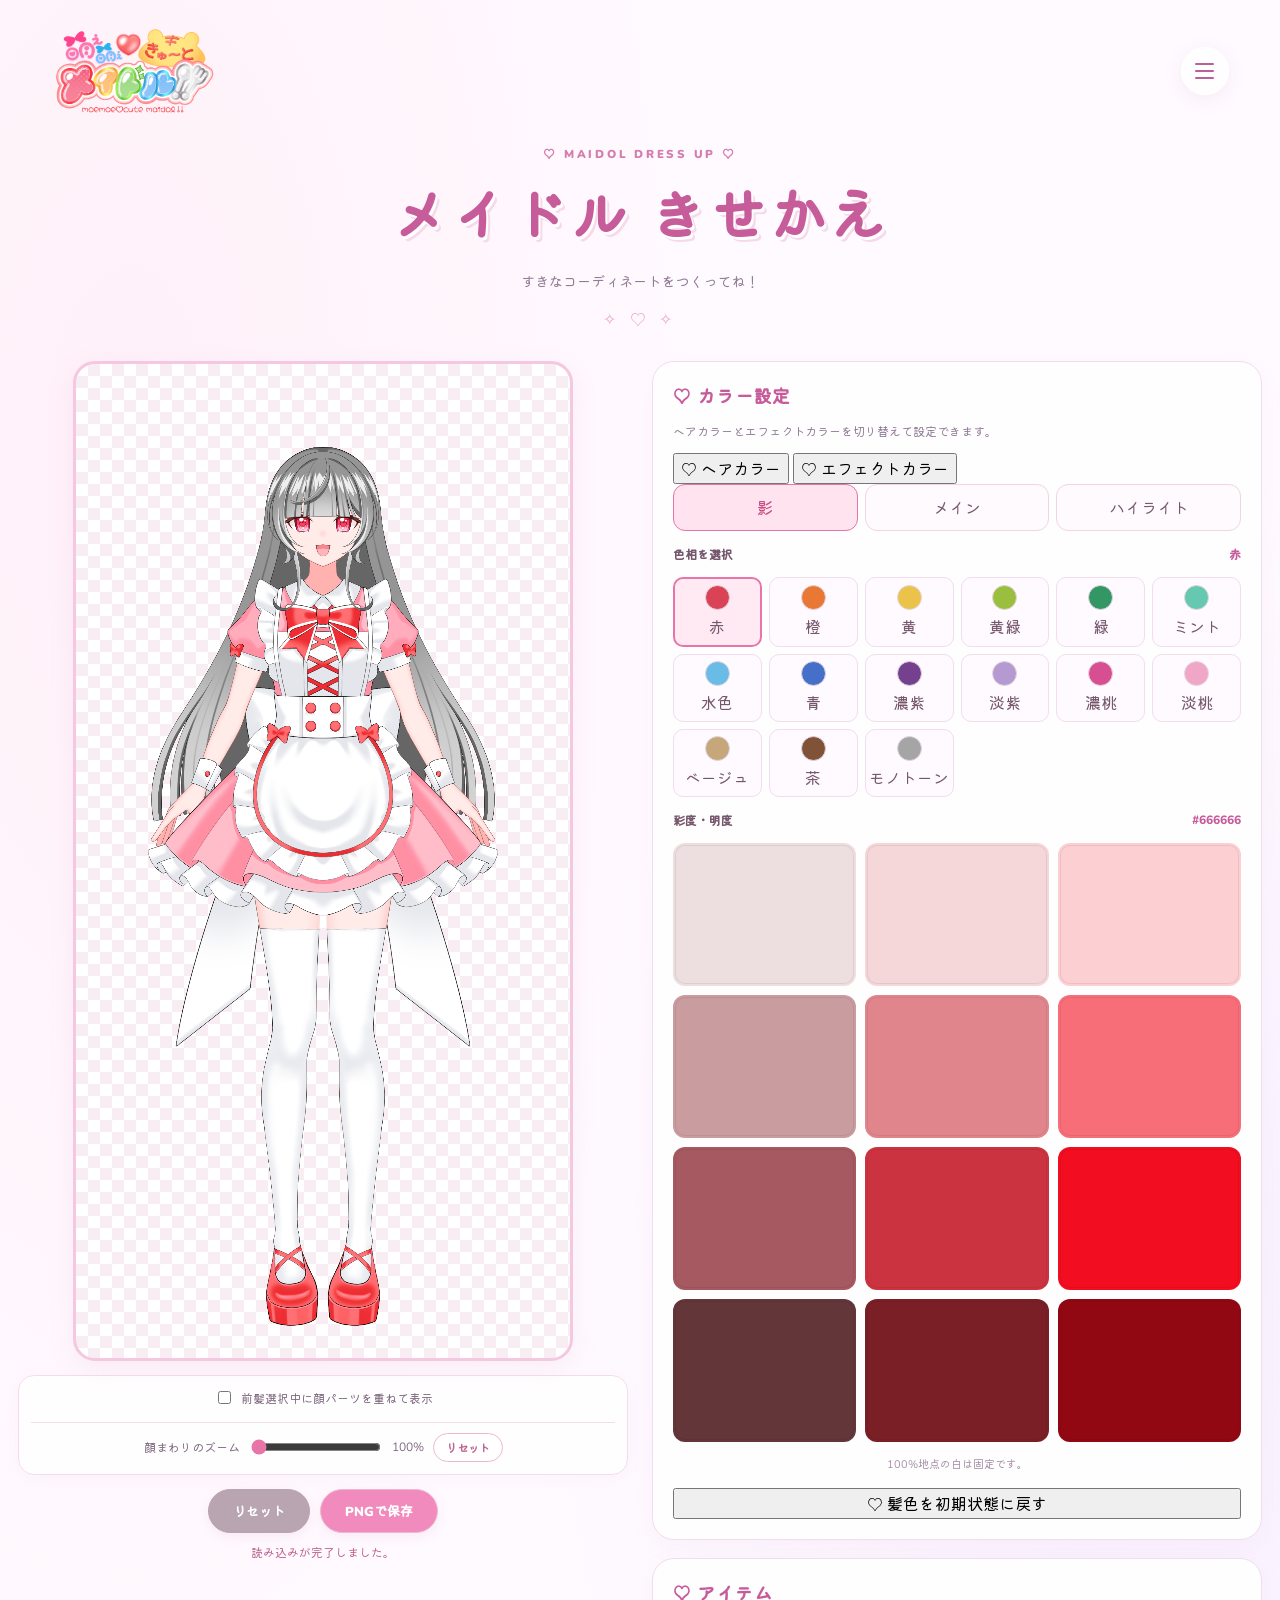
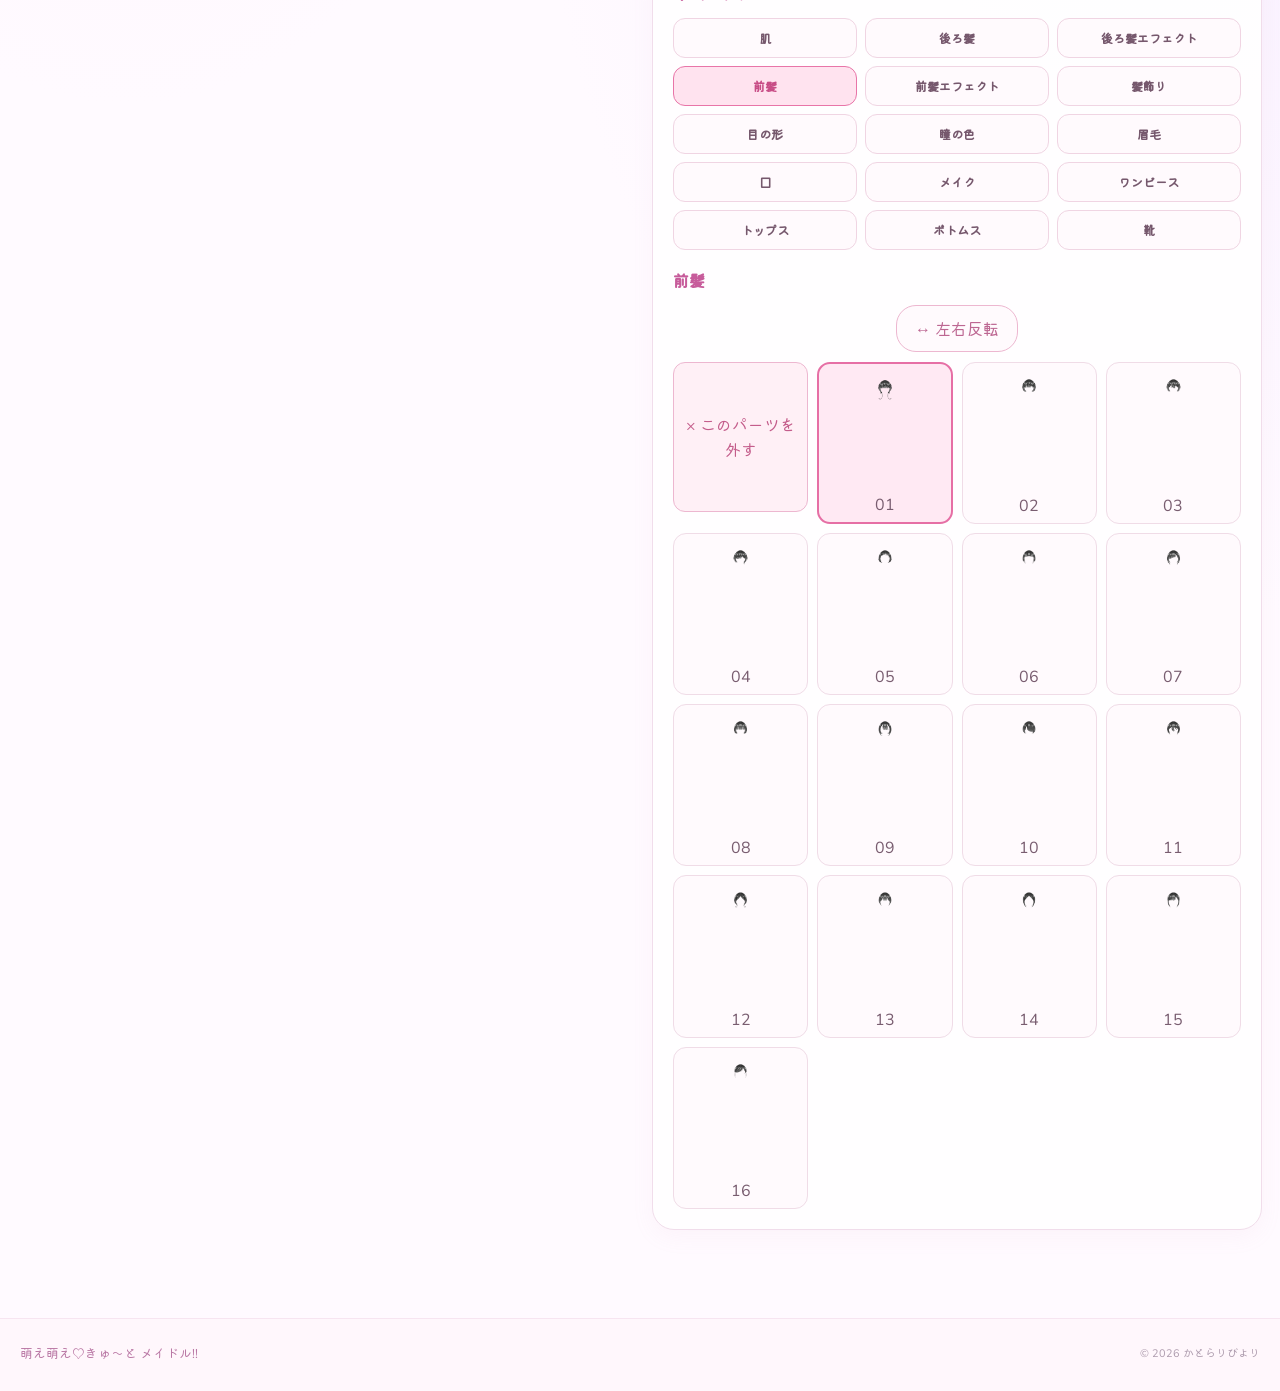
==== commit b434d404: "Refactor hair color control section layout" ====
--- a/maidol_dressup/index.html
+++ b/maidol_dressup/index.html
@@ -81,51 +81,72 @@
 
       <section class="control-area">
 
-     
-<section class="control-box">
-  <h2>♡ ヘアカラー</h2>
-  <p class="help-text">前髪・後ろ髪・眉毛の色をまとめて変更します。</p>
+        <!-- カラー設定 -->
+        <section class="control-box">
+          <h2>♡ カラー設定</h2>
 
-  <div id="hair-color-list" class="hair-palette">
+          <p class="help-text">
+            ヘアカラーとエフェクトカラーを切り替えて設定できます。
+          </p>
 
-    <div class="hair-color-tabs">
-      <button type="button" class="hair-color-tab active" data-stop="shadow">影</button>
-      <button type="button" class="hair-color-tab" data-stop="main">メイン</button>
-      <button type="button" class="hair-color-tab" data-stop="highlight">ハイライト</button>
-    </div>
+          <!-- カラーモード切り替え -->
+          <div id="color-mode-switch" class="color-mode-switch">
+            <button
+              type="button"
+              class="color-mode-button active"
+              data-color-mode="hair">
+              ♡ ヘアカラー
+            </button>
 
-    <div class="hair-palette-heading">
-      <span>色相を選択</span>
-      <span id="hair-hue-name">赤</span>
-    </div>
+            <button
+              type="button"
+              class="color-mode-button"
+              data-color-mode="effect">
+              ♡ エフェクトカラー
+            </button>
+          </div>
 
-    <div id="hair-hue-list" class="hair-hue-list"></div>
+          <!-- 共通パレット -->
+          <div id="hair-color-list" class="hair-palette">
 
-    <div class="hair-palette-heading">
-      <span>彩度・明度</span>
-      <span id="hair-selected-color">#777777</span>
-    </div>
+            <div class="hair-color-tabs">
+              <button type="button" class="hair-color-tab active" data-stop="shadow">影</button>
+              <button type="button" class="hair-color-tab" data-stop="main">メイン</button>
+              <button type="button" class="hair-color-tab" data-stop="highlight">ハイライト</button>
+            </div>
 
-    <div id="hair-shade-list" class="hair-shade-list"></div>
+            <div class="hair-palette-heading">
+              <span>色相を選択</span>
+              <span id="hair-hue-name">赤</span>
+            </div>
 
-    <p class="hair-palette-note">
-      100%地点の白は固定です。
-    </p>
+            <div id="hair-hue-list" class="hair-hue-list"></div>
 
-  </div>
-</section>
+            <div class="hair-palette-heading">
+              <span>彩度・明度</span>
+              <span id="hair-selected-color">#666666</span>
+            </div>
 
+            <div id="hair-shade-list" class="hair-shade-list"></div>
 
+            <p class="hair-palette-note">
+              100%地点の白は固定です。
+            </p>
+
+          </div>
+        </section>
+
+        <!-- アイテム -->
         <section class="control-box">
           <h2>♡ アイテム</h2>
 
           <nav id="category-list" class="category-list">
             <button type="button" data-category="SK">肌</button>
-  <button type="button" data-category="HB">後ろ髪</button>
-<button type="button" data-category="HBE">後ろ髪エフェクト</button>
-<button type="button" data-category="HF" class="active">前髪</button>
-<button type="button" data-category="HFE">前髪エフェクト</button>
-<button type="button" data-category="HA">髪飾り</button>
+            <button type="button" data-category="HB">後ろ髪</button>
+            <button type="button" data-category="HBE">後ろ髪エフェクト</button>
+            <button type="button" data-category="HF" class="active">前髪</button>
+            <button type="button" data-category="HFE">前髪エフェクト</button>
+            <button type="button" data-category="HA">髪飾り</button>
             <button type="button" data-category="ES">目の形</button>
             <button type="button" data-category="IC">瞳の色</button>
             <button type="button" data-category="BR">眉毛</button>
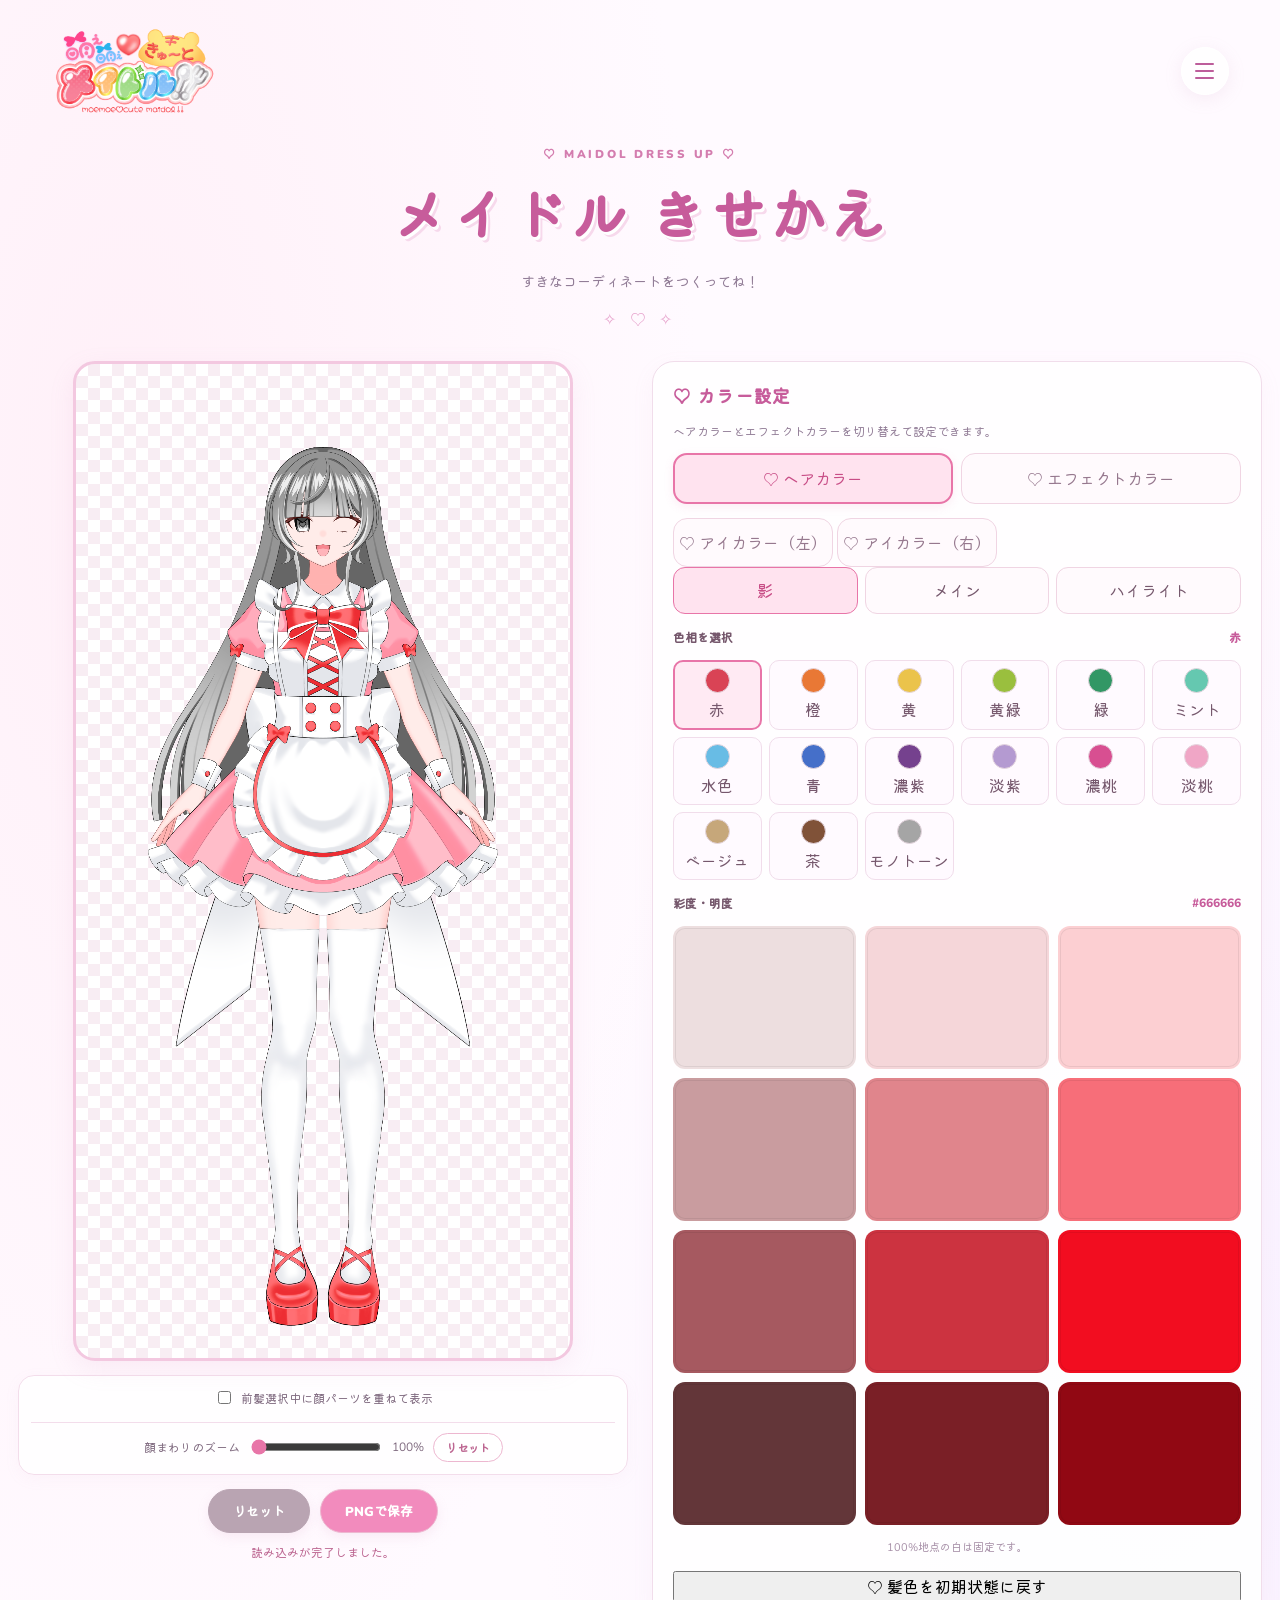
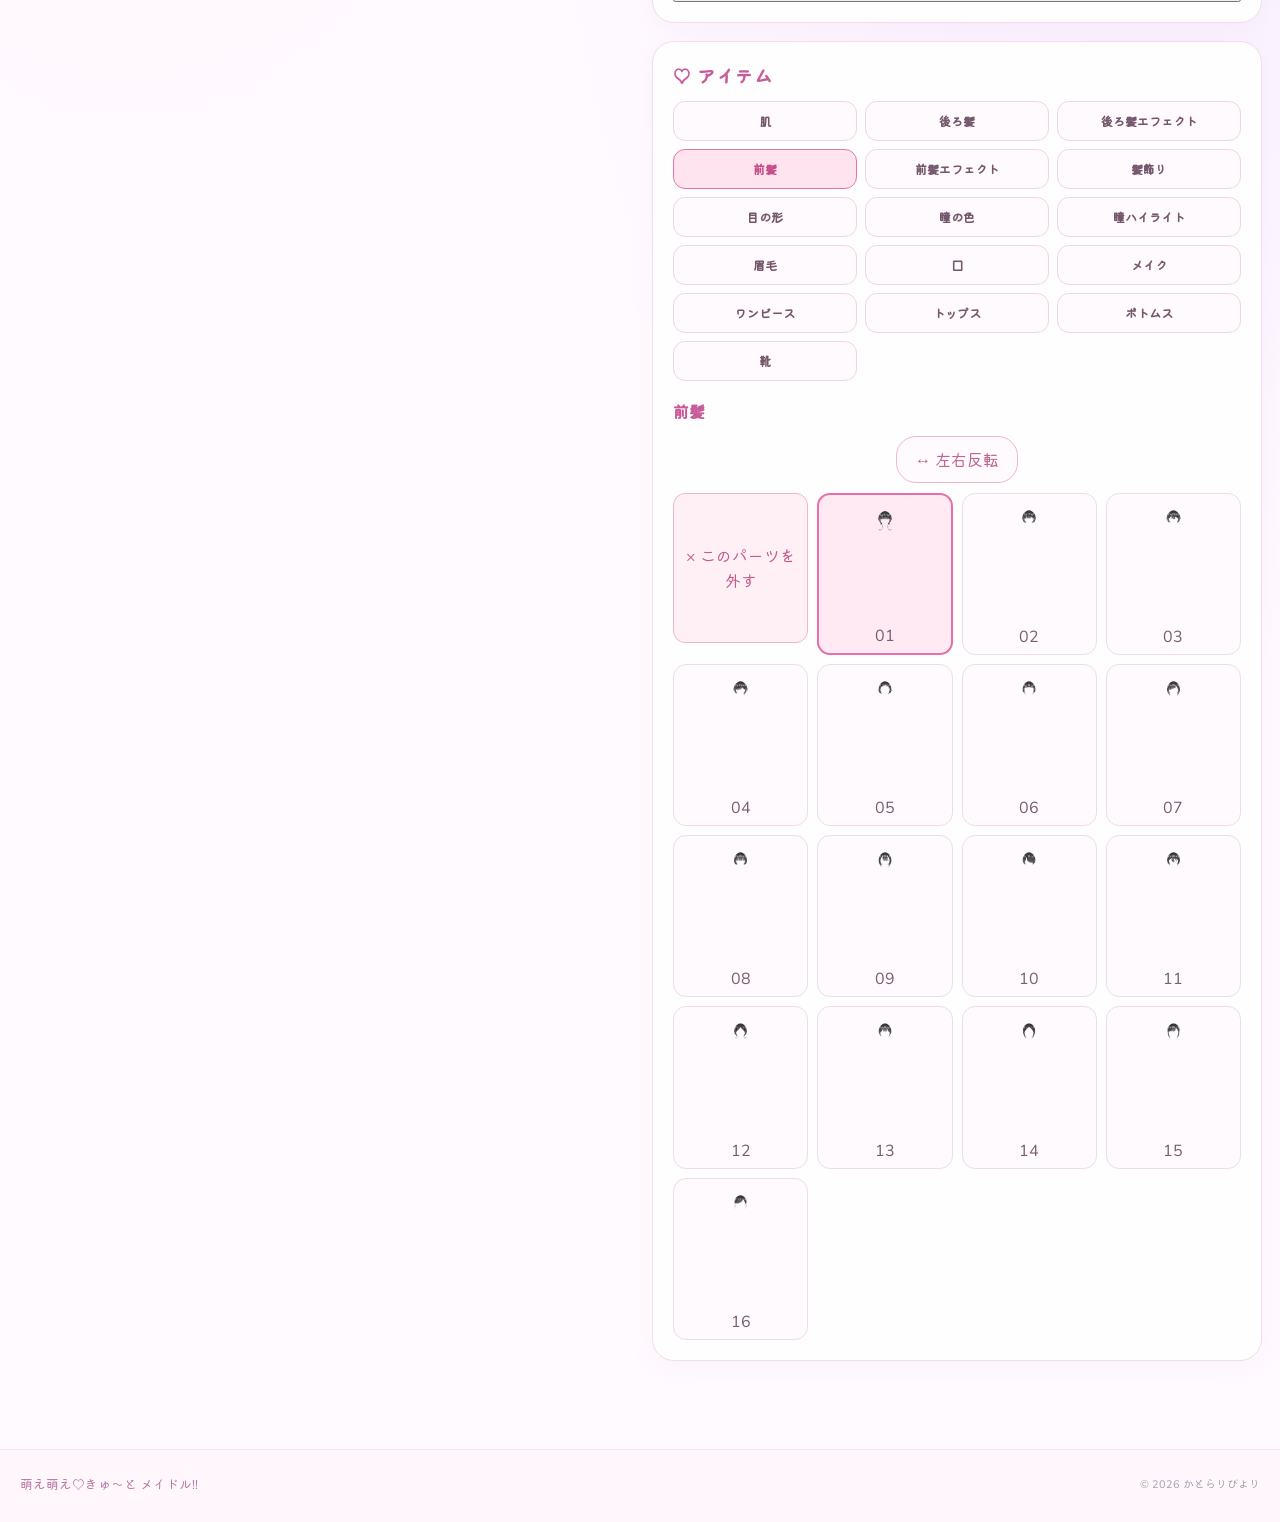
==== commit d319fc00: "Update index.html" ====
--- a/maidol_dressup/index.html
+++ b/maidol_dressup/index.html
@@ -106,6 +106,20 @@
             </button>
           </div>
 
+          <button
+  type="button"
+  class="color-mode-button"
+  data-color-mode="eyeLeft">
+  ♡ アイカラー（左）
+</button>
+
+<button
+  type="button"
+  class="color-mode-button"
+  data-color-mode="eyeRight">
+  ♡ アイカラー（右）
+</button>
+
           <!-- 共通パレット -->
           <div id="hair-color-list" class="hair-palette">
 
@@ -149,6 +163,7 @@
             <button type="button" data-category="HA">髪飾り</button>
             <button type="button" data-category="ES">目の形</button>
             <button type="button" data-category="IC">瞳の色</button>
+            <button type="button" data-category="ICH">瞳ハイライト</button>
             <button type="button" data-category="BR">眉毛</button>
             <button type="button" data-category="MO">口</button>
             <button type="button" data-category="MK">メイク</button>
--- a/maidol_dressup/dressup.css
+++ b/maidol_dressup/dressup.css
@@ -621,3 +621,47 @@
 .item-remove-button:hover {
   background: #ffe1ed;
 }
+/* =================================
+   ヘアカラー・エフェクトカラー切り替え
+================================= */
+
+.color-mode-switch {
+  display: grid;
+  grid-template-columns: repeat(2, minmax(0, 1fr));
+  gap: 8px;
+  margin-bottom: 14px;
+}
+
+.color-mode-button {
+  min-width: 0;
+  padding: 11px 5px;
+  border: 1px solid #f0d5e3;
+  border-radius: 14px;
+  background: #fffafd;
+  color: #96788e;
+  font-size: 12px;
+  font-weight: 900;
+  transition:
+    background 0.2s,
+    border-color 0.2s,
+    transform 0.2s;
+}
+
+.color-mode-button:hover {
+  background: #fff0f8;
+  transform: translateY(-1px);
+}
+
+.color-mode-button.active {
+  border: 2px solid #e875a8;
+  background: #ffe3ef;
+  color: #c84d86;
+  box-shadow: 0 3px 10px #e875a820;
+}
+
+@media (max-width: 400px) {
+  .color-mode-button {
+    font-size: 11px;
+    padding: 10px 3px;
+  }
+}
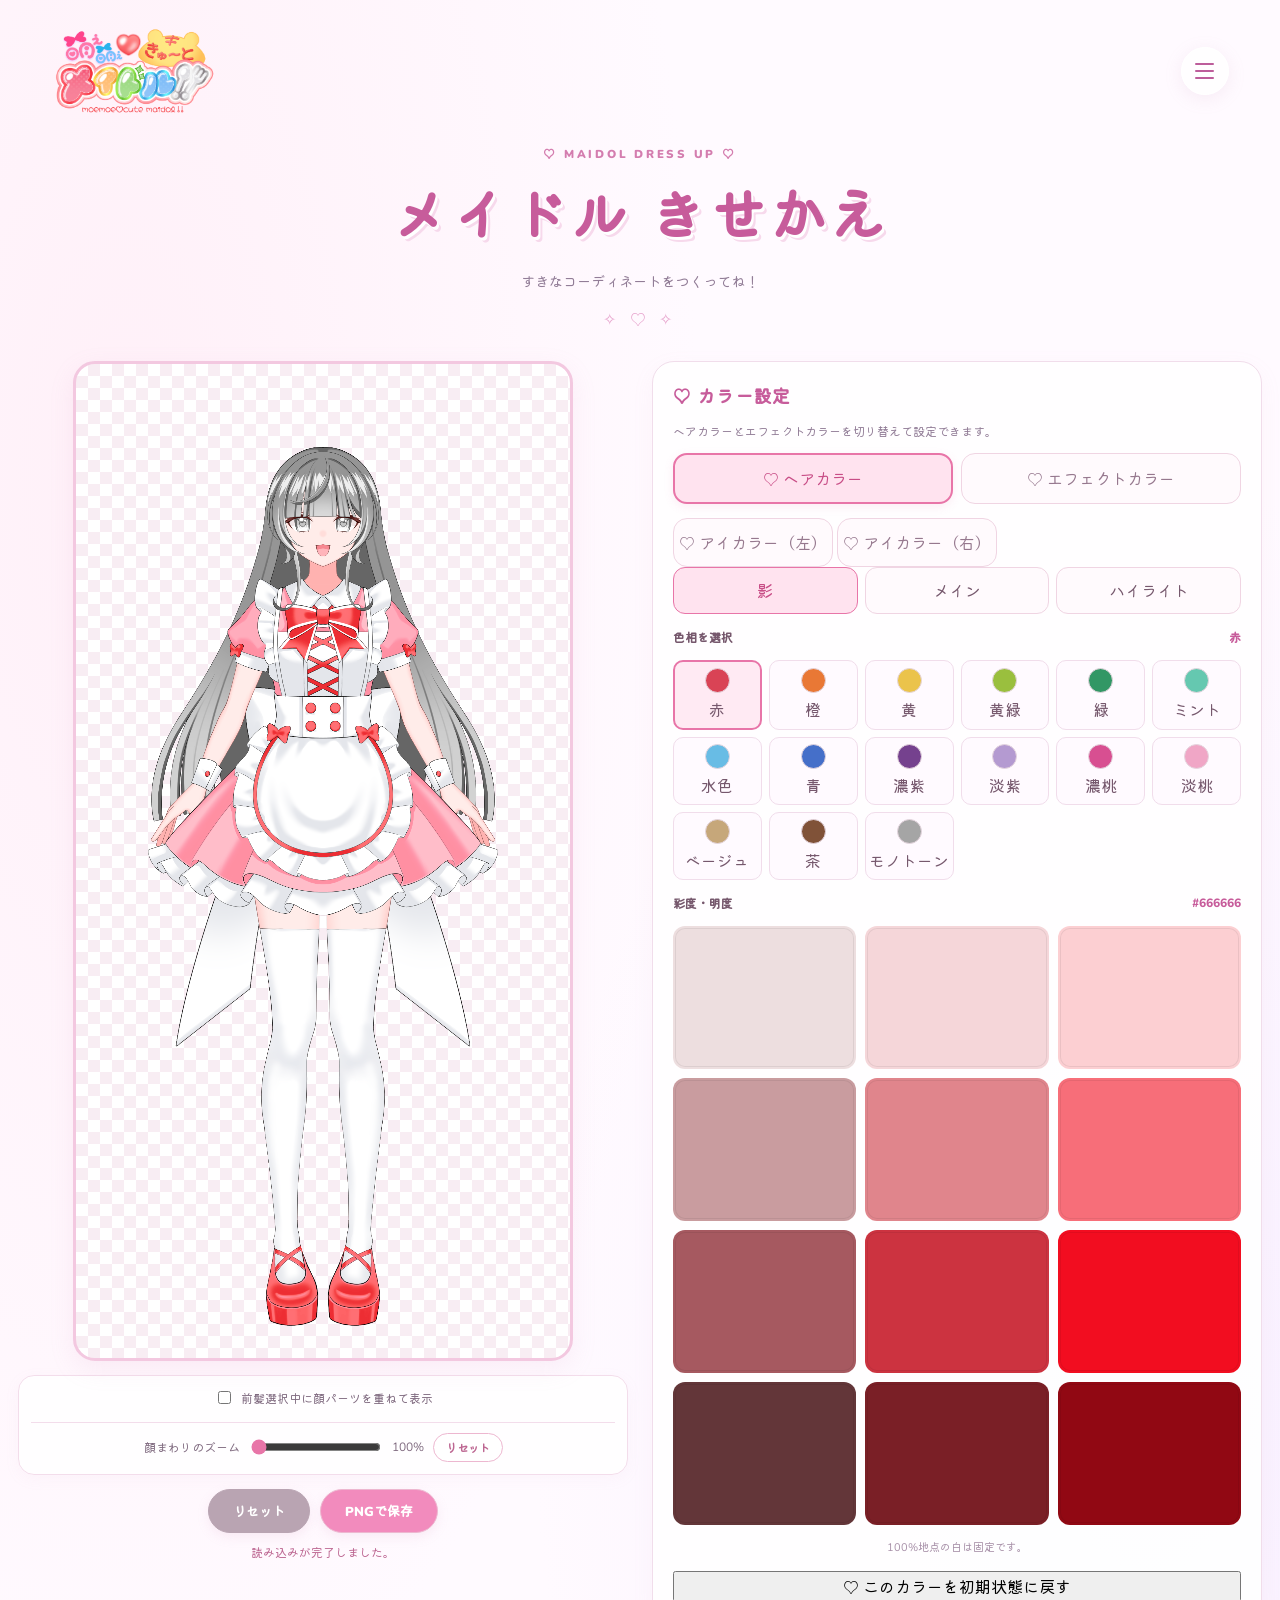
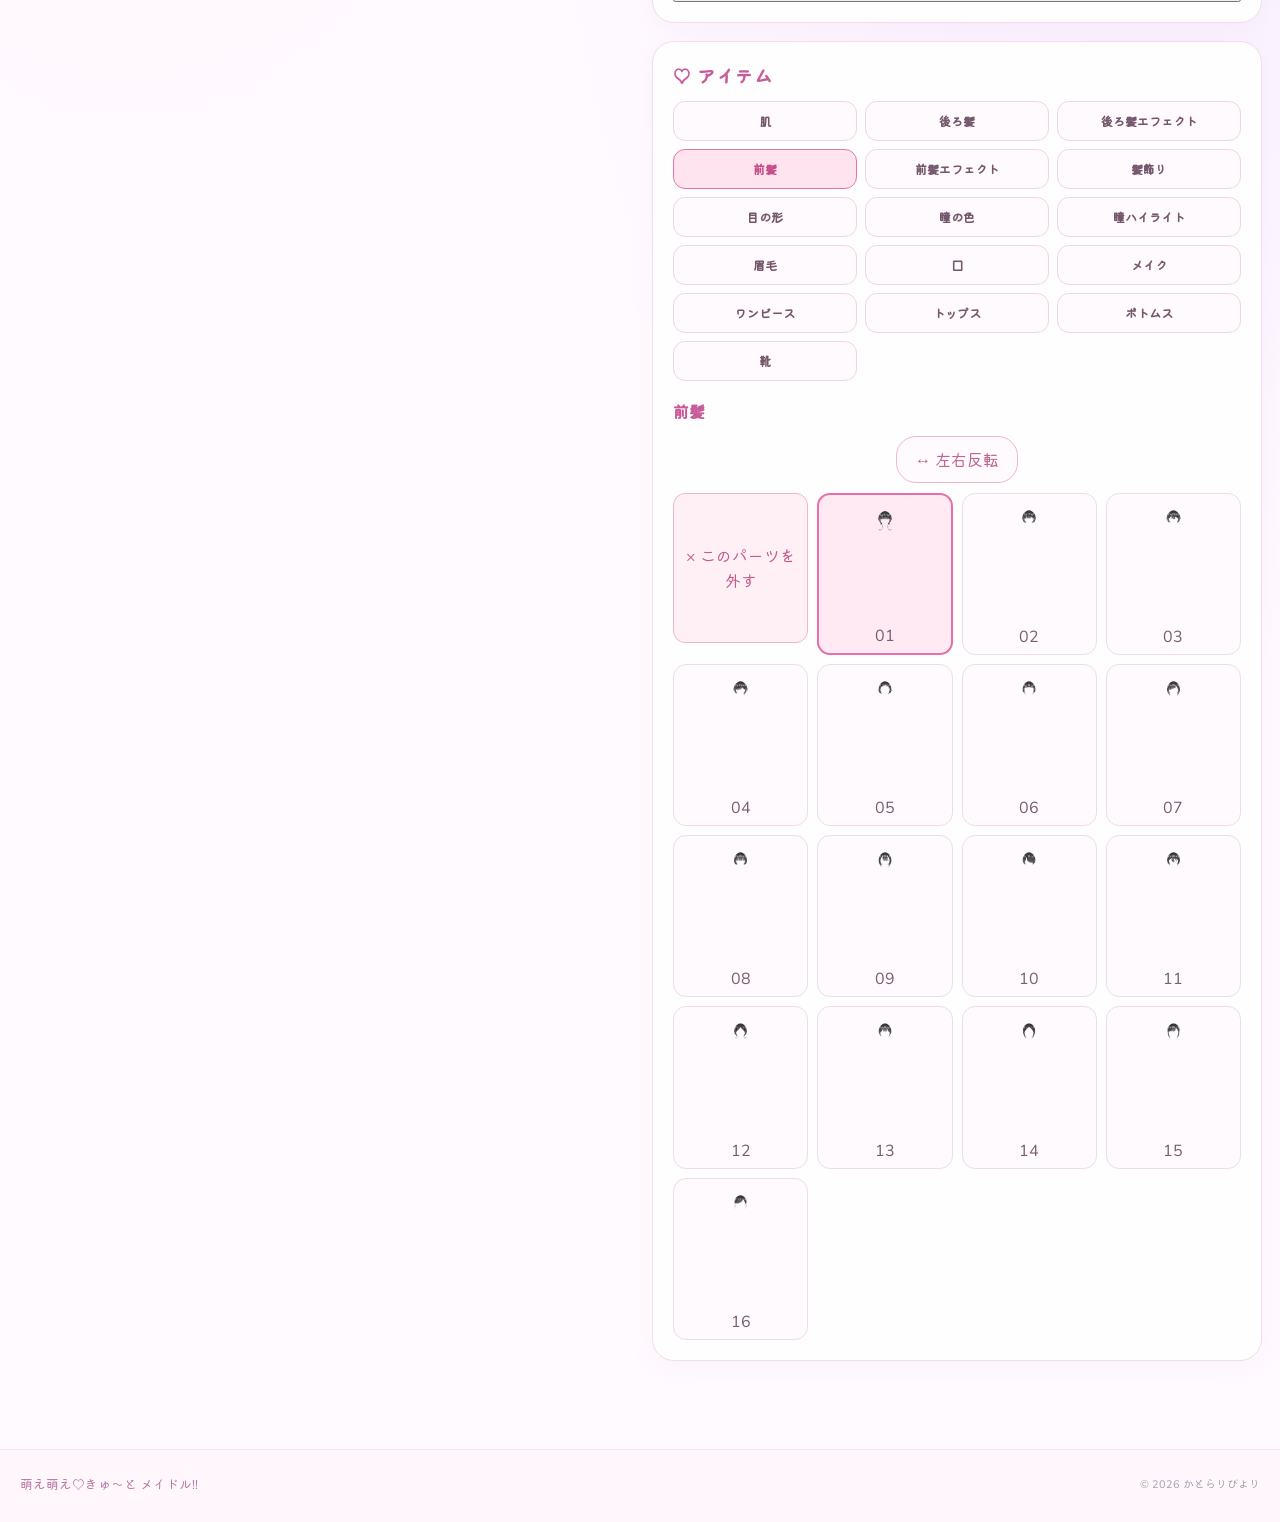
==== commit a4b7e3cf: "Add Dress Up link to navigation menu" ====
--- a/maidol_dressup/index.html
+++ b/maidol_dressup/index.html
@@ -33,6 +33,7 @@
       <a href="../characters.html">CHARACTER <small>キャラクター</small></a>
       <a href="../story.html">STORY <small>ストーリー</small></a>
       <a href="../rhythm.html">RHYTHM GAME <small>リズムゲーム</small></a>
+      <a href="../maidol_dressup/index.html">DRESS UP <small>着せ替え</small></a>
       <a href="../diagnosis.html">WHICH MAIDOL? <small>メイドル診断</small></a>
       <a href="../omikuji.html">TODAY'S FORTUNE <small>メイドルおみくじ</small></a>
       <a href="../sns.html">OFFICIAL SNS <small>公式SNS</small></a>
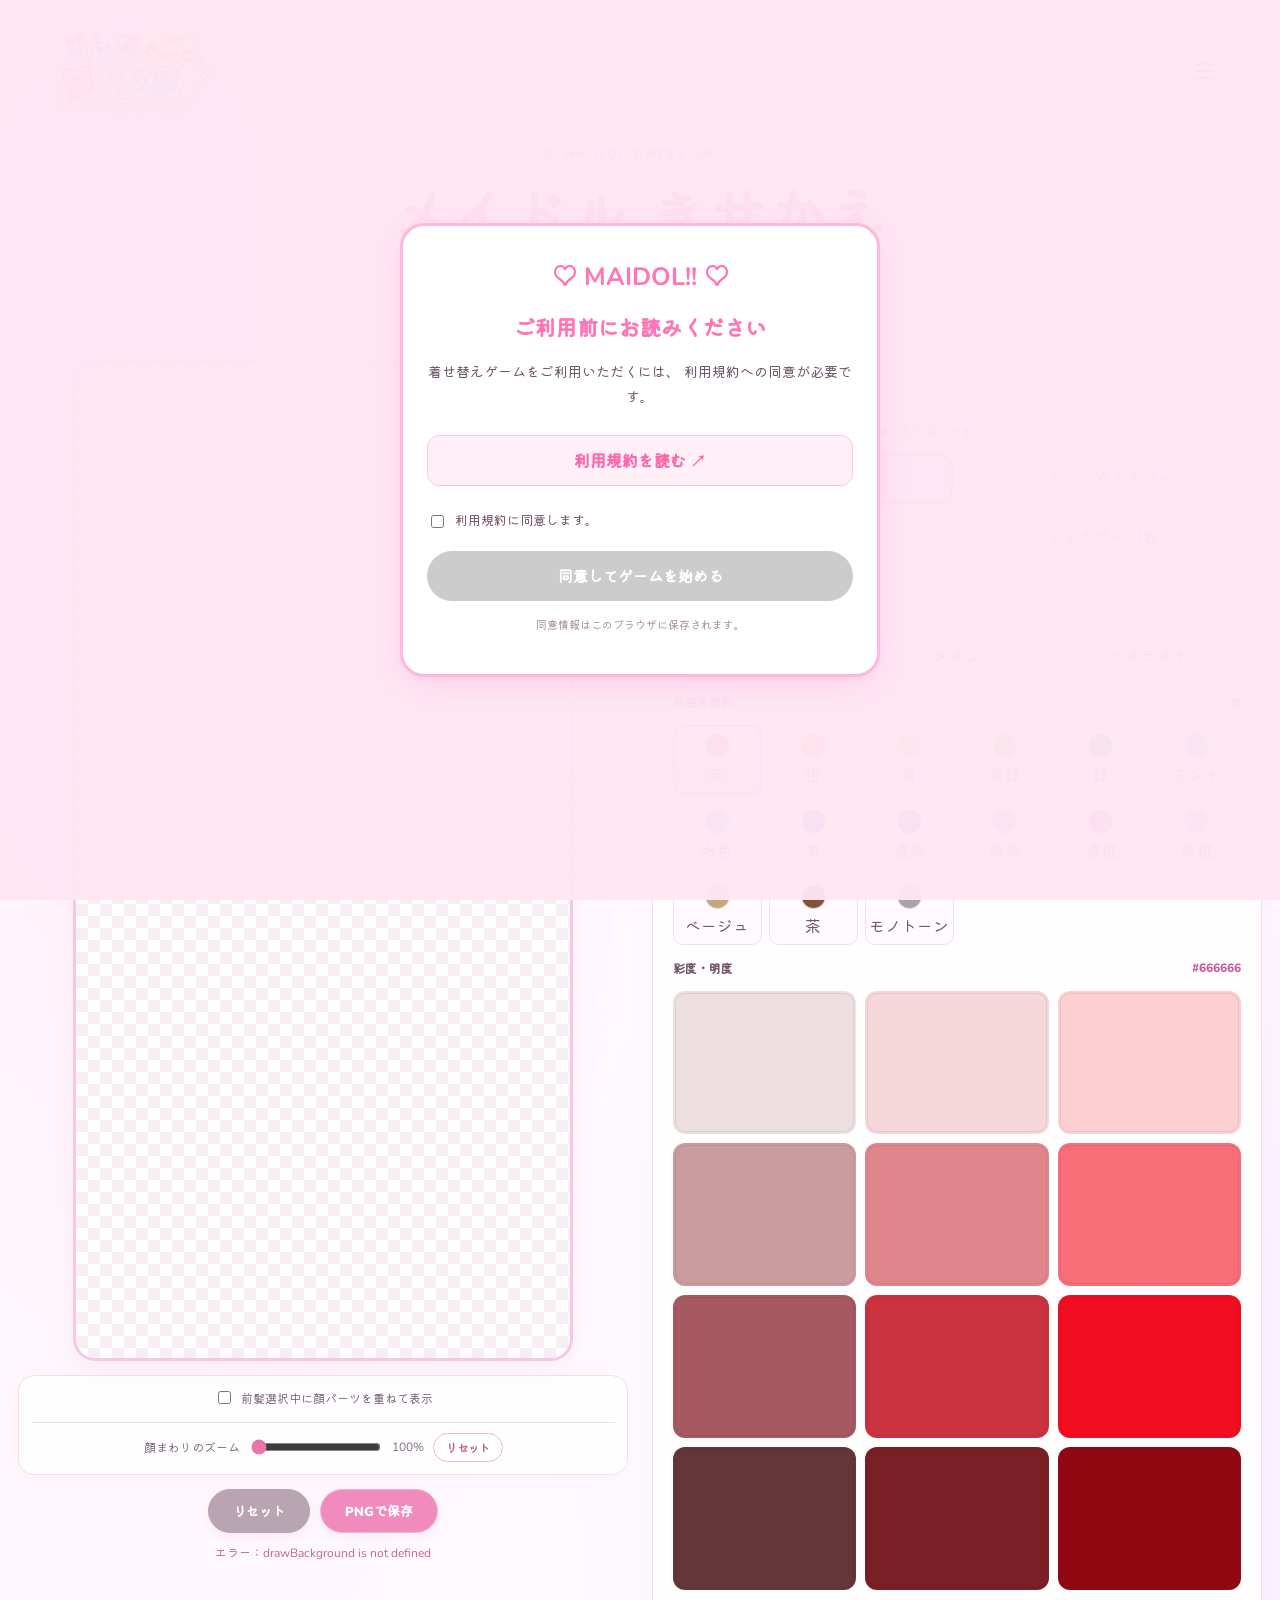
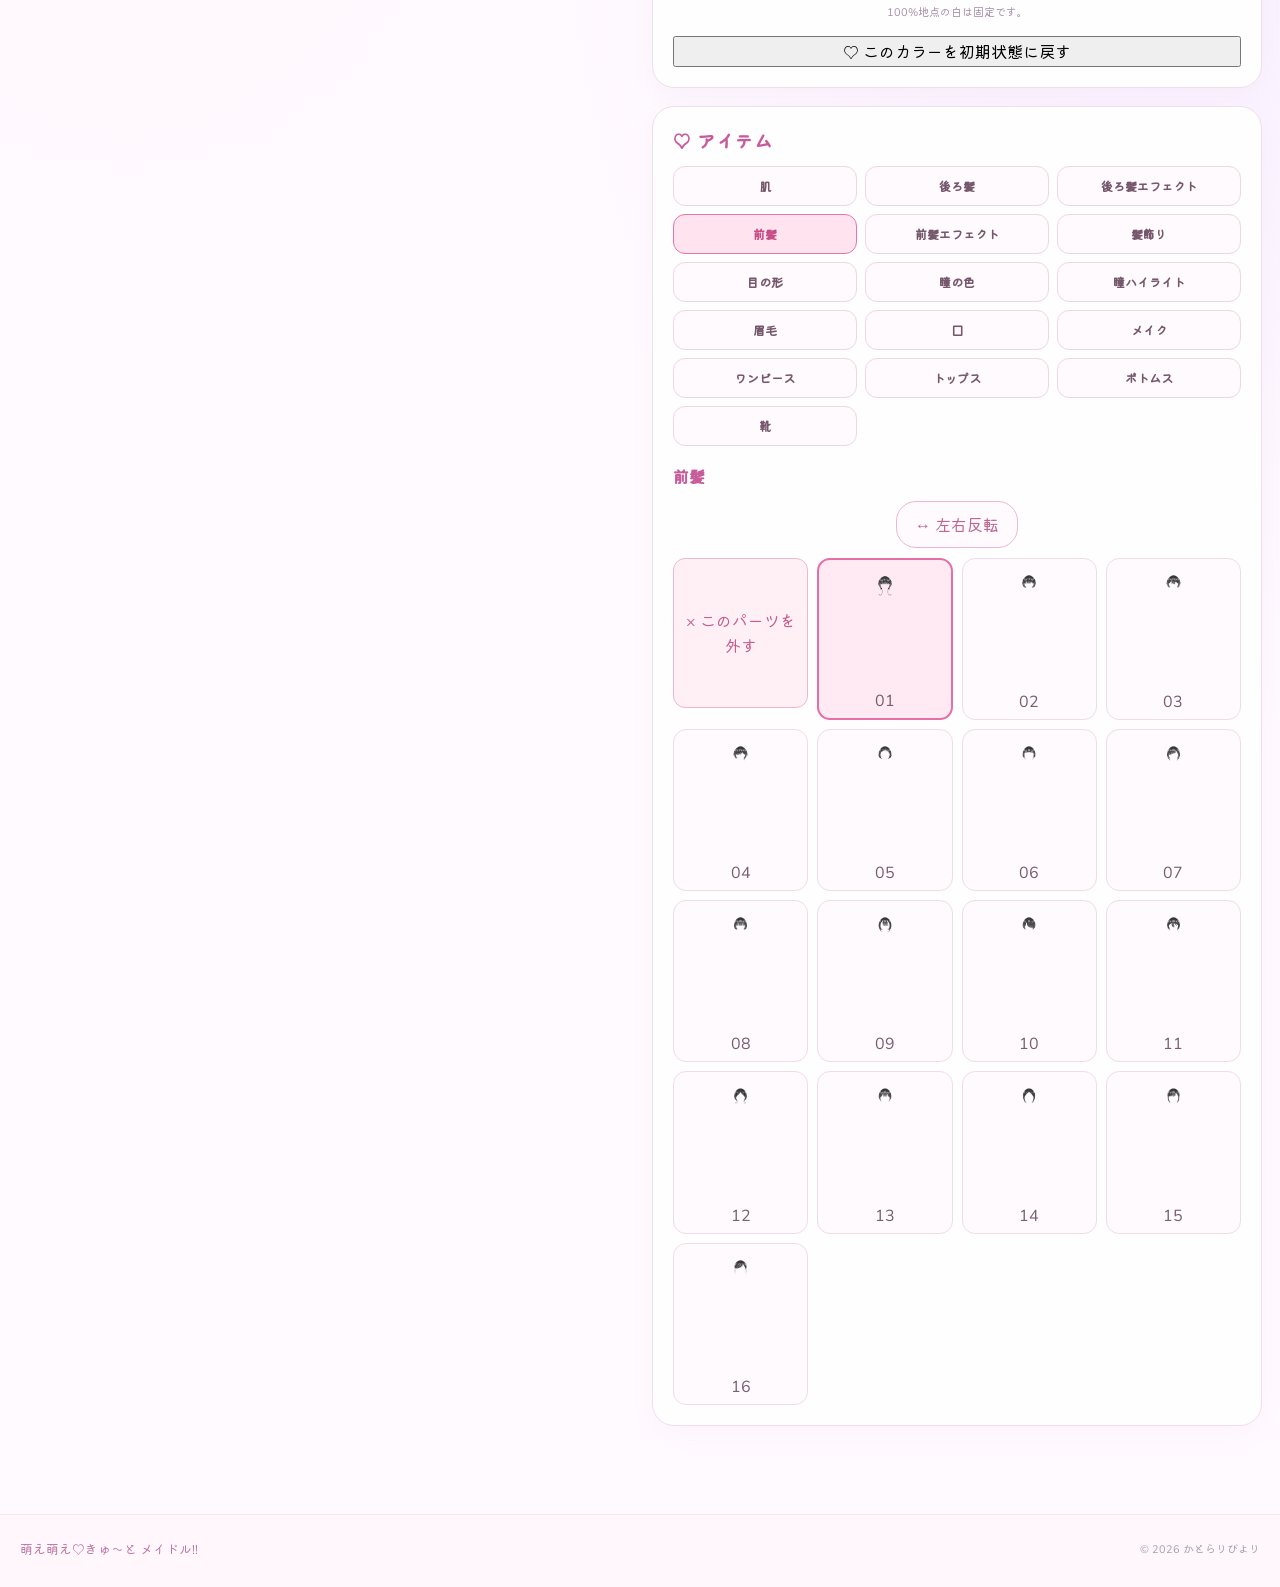
==== commit ef5a5903: "Update index.html" ====
--- a/maidol_dressup/index.html
+++ b/maidol_dressup/index.html
@@ -1,6 +1,8 @@
 
 <!doctype html>
 <html lang="ja">
+  <link rel="stylesheet" href="../consent.css">
+<script src="../consent.js" defer></script>
 <head>
   <meta charset="UTF-8">
   <meta name="viewport" content="width=device-width, initial-scale=1">
@@ -91,35 +93,42 @@
           </p>
 
           <!-- カラーモード切り替え -->
-          <div id="color-mode-switch" class="color-mode-switch">
-            <button
-              type="button"
-              class="color-mode-button active"
-              data-color-mode="hair">
-              ♡ ヘアカラー
-            </button>
-
-            <button
-              type="button"
-              class="color-mode-button"
-              data-color-mode="effect">
-              ♡ エフェクトカラー
-            </button>
-          </div>
-
-          <button
-  type="button"
-  class="color-mode-button"
-  data-color-mode="eyeLeft">
-  ♡ アイカラー（左）
-</button>
-
-<button
-  type="button"
-  class="color-mode-button"
-  data-color-mode="eyeRight">
-  ♡ アイカラー（右）
-</button>
+<div id="color-mode-switch" class="color-mode-switch">
+  <button
+    type="button"
+    class="color-mode-button active"
+    data-color-mode="hair">
+    ♡ ヘアカラー
+  </button>
+
+  <button
+    type="button"
+    class="color-mode-button"
+    data-color-mode="effect">
+    ♡ エフェクトカラー
+  </button>
+
+  <button
+    type="button"
+    class="color-mode-button"
+    data-color-mode="eyeLeft">
+    ♡ アイカラー（左）
+  </button>
+
+  <button
+    type="button"
+    class="color-mode-button"
+    data-color-mode="eyeRight">
+    ♡ アイカラー（右）
+  </button>
+
+  <button
+    type="button"
+    class="color-mode-button"
+    data-color-mode="background">
+    ♡ 背景
+  </button>
+</div>
 
           <!-- 共通パレット -->
           <div id="hair-color-list" class="hair-palette">
--- a/consent.css
+++ b/consent.css
@@ -0,0 +1,93 @@
+#maidol-consent-overlay {
+  position: fixed;
+  inset: 0;
+  z-index: 999999;
+  display: flex;
+  align-items: center;
+  justify-content: center;
+  padding: 20px;
+  background: rgba(255, 230, 244, 0.96);
+  overflow-y: auto;
+}
+
+.consent-panel {
+  width: 100%;
+  max-width: 480px;
+  padding: 30px 24px;
+  background: #fff;
+  border: 3px solid #ffb8dc;
+  border-radius: 24px;
+  text-align: center;
+  color: #76566a;
+  box-shadow: 0 8px 30px rgba(255, 117, 181, 0.2);
+}
+
+.consent-logo {
+  color: #ff75b5;
+  font-size: 25px;
+  font-weight: bold;
+}
+
+.consent-panel h2 {
+  color: #ff75b5;
+  font-size: 21px;
+}
+
+.consent-description {
+  font-size: 14px;
+  line-height: 1.8;
+}
+
+.consent-links {
+  display: flex;
+  flex-direction: column;
+  gap: 12px;
+  margin: 24px 0;
+}
+
+.consent-links a {
+  display: block;
+  padding: 12px;
+  color: #ff65aa;
+  background: #fff0f8;
+  border: 1px solid #ffc5e1;
+  border-radius: 12px;
+  text-decoration: none;
+  font-weight: bold;
+}
+
+.consent-check {
+  display: flex;
+  align-items: flex-start;
+  gap: 8px;
+  margin: 20px 0;
+  text-align: left;
+  font-size: 13px;
+}
+
+.consent-check input {
+  margin-top: 5px;
+  flex-shrink: 0;
+}
+
+#consent-start {
+  width: 100%;
+  padding: 14px;
+  border: none;
+  border-radius: 30px;
+  background: #ff75b5;
+  color: white;
+  font-size: 15px;
+  font-weight: bold;
+}
+
+#consent-start:disabled {
+  background: #ccc;
+  cursor: not-allowed;
+}
+
+.consent-note {
+  margin-top: 15px;
+  color: #aa91a0;
+  font-size: 11px;
+}
